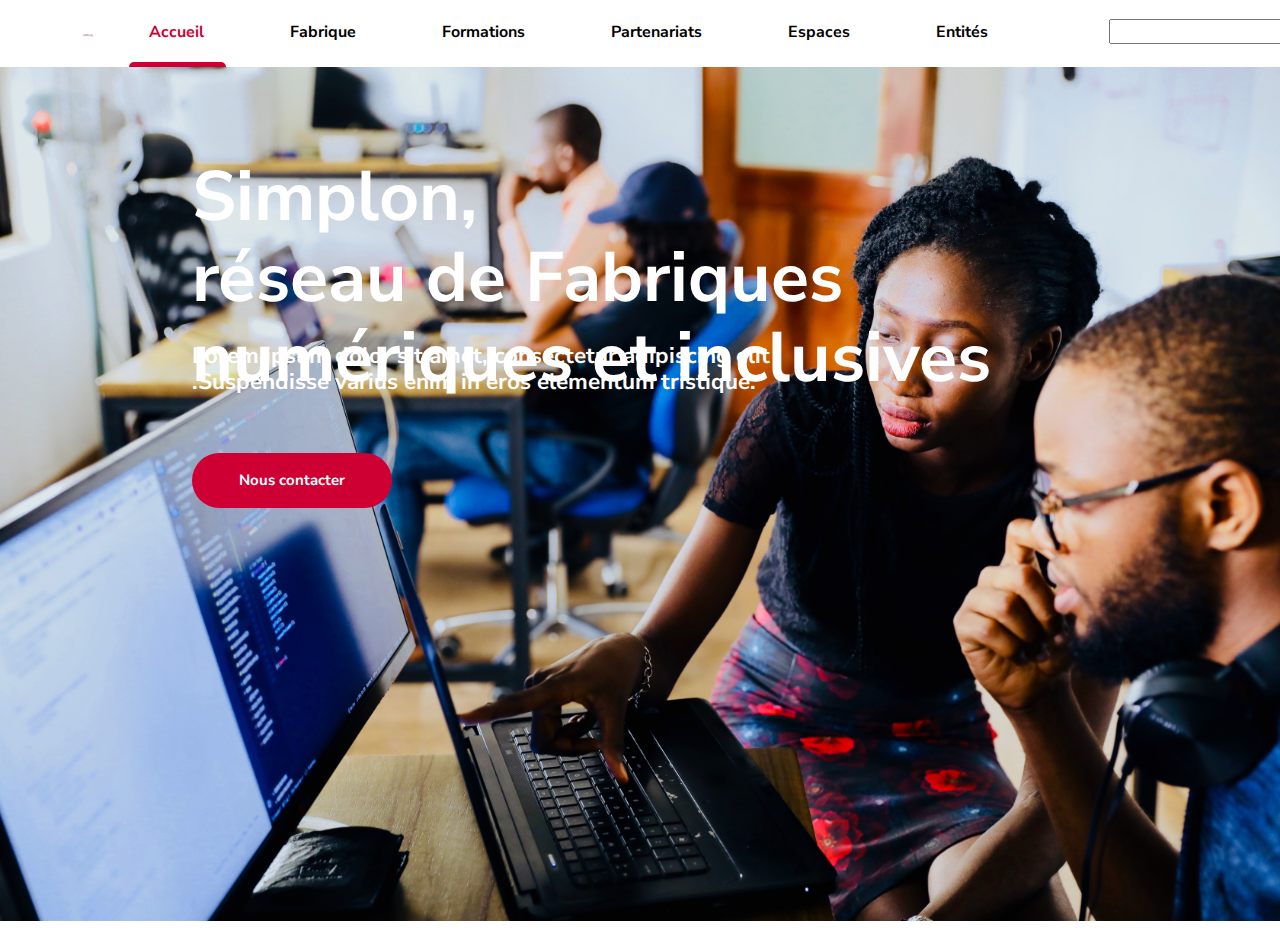
==== pages/index.html @ 4a796b30 "Ajout de tous les premiers fichiers" ====
<!DOCTYPE html>
<html lang="Fr">
<head>
    <meta charset="UTF-8">
    <meta http-equiv="X-UA-Compatible" content="IE=edge">
    <meta name="viewport" content="width=device-width, initial-scale=1.0">
    <script src='/scripts/nav.js' defer></script>
    <link rel="stylesheet" href="/design/normal.css">
    <link rel="stylesheet" href="/design/style.css">
    <title>Accueil</title>
</head>
<body>
    <main>
        <!-- nav>ul.nav-list -->
        <nav>
            <ul class="nav-list">
                <!-- li.nav-item*5>a -->
                <li class="nav-item">
                    <a href="#"><img class="nav-item-logo" src="/pictures/logo.png" alt="logo_simplon"></a>
                </li>
                <li class="nav-item"><a href="#" class="item-text is-active">Accueil</a></li>
                <li class="nav-item"><a href="#" class="item-text">Fabrique</a></li>
                <li class="nav-item"><a href="#" class="item-text">Formations</a></li>
                <li class="nav-item"><a href="#" class="item-text">Partenariats</a></li>
                <li class="nav-item"><a href="#" class="item-text">Espaces</a></li>
                <li class="nav-item-entite"><a href="#" class="item-text">Entités</a></li>
                <li class="nav-item nav-search"><input type="search"></li>
                <li class="nav-item-langue">
                    <details>
                        <summary>Fr</summary>
                        En
                    </details>
                </li>
                <li class="nav-item"><button>Contact</button></li>
            </ul>
            <span class="nav-indicator"></span>
        </nav>
            <div class="image-accueil">
                <img class="img-accueil" src="/pictures/img-accueil.jpg" alt="">
                <h1>Simplon, <br>réseau de Fabriques<br>numériques et inclusives</h1>
                <h2>Lorem ipsum dolor sit amet, consectetur adipiscing elit<br>.Suspendisse varius enim in eros elementum tristique.</h2>
               <button class="button-accueil">Nous contacter</button>
            </div>
    </main>
</body>
</html>
---- design/normal.css ----
/*! normalize.css v8.0.1 | MIT License | github.com/necolas/normalize.css */

/* Document
   ========================================================================== */

/**
 * 1. Correct the line height in all browsers.
 * 2. Prevent adjustments of font size after orientation changes in iOS.
 */

 html {
    line-height: 1.15; /* 1 */
    -webkit-text-size-adjust: 100%; /* 2 */
  }
  
  /* Sections
     ========================================================================== */
  
  /**
   * Remove the margin in all browsers.
   */
  
  body {
    margin: 0;
  }
  
  /**
   * Render the `main` element consistently in IE.
   */
  
  main {
    display: block;
  }
  
  /**
   * Correct the font size and margin on `h1` elements within `section` and
   * `article` contexts in Chrome, Firefox, and Safari.
   */
  
  h1 {
    font-size: 2em;
    margin: 0.67em 0;
  }
  
  /* Grouping content
     ========================================================================== */
  
  /**
   * 1. Add the correct box sizing in Firefox.
   * 2. Show the overflow in Edge and IE.
   */
  
  hr {
    box-sizing: content-box; /* 1 */
    height: 0; /* 1 */
    overflow: visible; /* 2 */
  }
  
  /**
   * 1. Correct the inheritance and scaling of font size in all browsers.
   * 2. Correct the odd `em` font sizing in all browsers.
   */
  
  pre {
    font-family: monospace, monospace; /* 1 */
    font-size: 1em; /* 2 */
  }
  
  /* Text-level semantics
     ========================================================================== */
  
  /**
   * Remove the gray background on active links in IE 10.
   */
  
  a {
    background-color: transparent;
  }
  
  /**
   * 1. Remove the bottom border in Chrome 57-
   * 2. Add the correct text decoration in Chrome, Edge, IE, Opera, and Safari.
   */
  
  abbr[title] {
    border-bottom: none; /* 1 */
    text-decoration: underline; /* 2 */
    text-decoration: underline dotted; /* 2 */
  }
  
  /**
   * Add the correct font weight in Chrome, Edge, and Safari.
   */
  
  b,
  strong {
    font-weight: bolder;
  }
  
  /**
   * 1. Correct the inheritance and scaling of font size in all browsers.
   * 2. Correct the odd `em` font sizing in all browsers.
   */
  
  code,
  kbd,
  samp {
    font-family: monospace, monospace; /* 1 */
    font-size: 1em; /* 2 */
  }
  
  /**
   * Add the correct font size in all browsers.
   */
  
  small {
    font-size: 80%;
  }
  
  /**
   * Prevent `sub` and `sup` elements from affecting the line height in
   * all browsers.
   */
  
  sub,
  sup {
    font-size: 75%;
    line-height: 0;
    position: relative;
    vertical-align: baseline;
  }
  
  sub {
    bottom: -0.25em;
  }
  
  sup {
    top: -0.5em;
  }
  
  /* Embedded content
     ========================================================================== */
  
  /**
   * Remove the border on images inside links in IE 10.
   */
  
  img {
    border-style: none;
  }
  
  /* Forms
     ========================================================================== */
  
  /**
   * 1. Change the font styles in all browsers.
   * 2. Remove the margin in Firefox and Safari.
   */
  
  button,
  input,
  optgroup,
  select,
  textarea {
    font-family: inherit; /* 1 */
    font-size: 100%; /* 1 */
    line-height: 1.15; /* 1 */
    margin: 0; /* 2 */
  }
  
  /**
   * Show the overflow in IE.
   * 1. Show the overflow in Edge.
   */
  
  button,
  input { /* 1 */
    overflow: visible;
  }
  
  /**
   * Remove the inheritance of text transform in Edge, Firefox, and IE.
   * 1. Remove the inheritance of text transform in Firefox.
   */
  
  button,
  select { /* 1 */
    text-transform: none;
  }
  
  /**
   * Correct the inability to style clickable types in iOS and Safari.
   */
  
  button,
  [type="button"],
  [type="reset"],
  [type="submit"] {
    -webkit-appearance: button;
  }
  
  /**
   * Remove the inner border and padding in Firefox.
   */
  
  button::-moz-focus-inner,
  [type="button"]::-moz-focus-inner,
  [type="reset"]::-moz-focus-inner,
  [type="submit"]::-moz-focus-inner {
    border-style: none;
    padding: 0;
  }
  
  /**
   * Restore the focus styles unset by the previous rule.
   */
  
  button:-moz-focusring,
  [type="button"]:-moz-focusring,
  [type="reset"]:-moz-focusring,
  [type="submit"]:-moz-focusring {
    outline: 1px dotted ButtonText;
  }
  
  /**
   * Correct the padding in Firefox.
   */
  
  fieldset {
    padding: 0.35em 0.75em 0.625em;
  }
  
  /**
   * 1. Correct the text wrapping in Edge and IE.
   * 2. Correct the color inheritance from `fieldset` elements in IE.
   * 3. Remove the padding so developers are not caught out when they zero out
   *    `fieldset` elements in all browsers.
   */
  
  legend {
    box-sizing: border-box; /* 1 */
    color: inherit; /* 2 */
    display: table; /* 1 */
    max-width: 100%; /* 1 */
    padding: 0; /* 3 */
    white-space: normal; /* 1 */
  }
  
  /**
   * Add the correct vertical alignment in Chrome, Firefox, and Opera.
   */
  
  progress {
    vertical-align: baseline;
  }
  
  /**
   * Remove the default vertical scrollbar in IE 10+.
   */
  
  textarea {
    overflow: auto;
  }
  
  /**
   * 1. Add the correct box sizing in IE 10.
   * 2. Remove the padding in IE 10.
   */
  
  [type="checkbox"],
  [type="radio"] {
    box-sizing: border-box; /* 1 */
    padding: 0; /* 2 */
  }
  
  /**
   * Correct the cursor style of increment and decrement buttons in Chrome.
   */
  
  [type="number"]::-webkit-inner-spin-button,
  [type="number"]::-webkit-outer-spin-button {
    height: auto;
  }
  
  /**
   * 1. Correct the odd appearance in Chrome and Safari.
   * 2. Correct the outline style in Safari.
   */
  
  [type="search"] {
    -webkit-appearance: textfield; /* 1 */
    outline-offset: -2px; /* 2 */
  }
  
  /**
   * Remove the inner padding in Chrome and Safari on macOS.
   */
  
  [type="search"]::-webkit-search-decoration {
    -webkit-appearance: none;
  }
  
  /**
   * 1. Correct the inability to style clickable types in iOS and Safari.
   * 2. Change font properties to `inherit` in Safari.
   */
  
  ::-webkit-file-upload-button {
    -webkit-appearance: button; /* 1 */
    font: inherit; /* 2 */
  }
  
  /* Interactive
     ========================================================================== */
  
  /*
   * Add the correct display in Edge, IE 10+, and Firefox.
   */
  
  details {
    display: block;
  }
  
  /*
   * Add the correct display in all browsers.
   */
  
  summary {
    display: list-item;
  }
  
  /* Misc
     ========================================================================== */
  
  /**
   * Add the correct display in IE 10+.
   */
  
  template {
    display: none;
  }
  
  /**
   * Add the correct display in IE 10.
   */
  
  [hidden] {
    display: none;
  }
---- design/style.css ----
@import url('https://fonts.googleapis.com/css2?family=Nunito+Sans:ital,wght@0,200;0,300;0,400;0,600;0,700;0,800;0,900;1,200;1,300;1,400;1,600;1,700;1,800;1,900&display=swap');


body{
    
    font-family: 'Nunito Sans', sans-serif;
    overflow: hidden;
    overflow-x: scroll;
}

nav {
    /* background-color:#f0f1ff; */
    background-color:white;
    margin: 0px;
    padding: 0px;
    margin-top: -15.6px;
    width: 100%;
    height: 83px;
    font-weight: bold;
    font-size: 16px;
    overflow: hidden;
    position: relative;

}
nav ul {
    list-style: none;
    display: inline-flex

}
img.nav-item-logo {
    width: 49%;
    margin-top: -15px;
    margin-left: 20px;
}

nav ul li {
    list-style: none;
    padding: 23px;
    
}
.nav-item-langue {
    margin-right: -20px;
    margin-left: 55px;
}
.nav-item-entite {
    margin-right: 55px;
}

nav a {
    text-decoration: none;
    color: black;

}
.image-accueil {
    position: relative;
    text-align: left;
    color: rgb(255, 255, 255);
    font-size: 15px;
    font-weight: bold;
}
.img-accueil {
    width: 100%;
}

.image-accueil h1 {
    position: absolute;
    top: 5%;
    left: 15%;
    font-size: 70px;
}
.image-accueil h2 {
    position: absolute;
    top: 30%;
    left: 15%;
}

.button-accueil {
    position: absolute;
    top: 45%;
    left: 15%;
    width: 200px;
    height: 55px;
    background-color:#ce0033;
    border: #ce0033;
    border-radius: 34px;
    color: white;
    font-weight: bold;
}

.nav-search {
    margin-top: -4px;
}

a.item-text {
    position: relative;
    padding: 20px;
}

.item-text::before {
    content: "";
    position: absolute;
    bottom: -11px;
    background-color: #ce00346b;
    height: 5px;
    width: 100%;
    border-radius: 8px 8px 0 0;
    /* bottom: 0; */
    left: 0;
    transition: .3s;
}

.item-text:not(.is-active):hover::before{
    bottom: 0;
}

.item-text:not(.is-active):hover {
    color: #ce00346b;
}

.nav-indicator {
    position: absolute;
    left: 0;
    bottom: 0;
    height: 5px;
    transition: .4s;
    border-radius: 8px 8px 0 0;
}
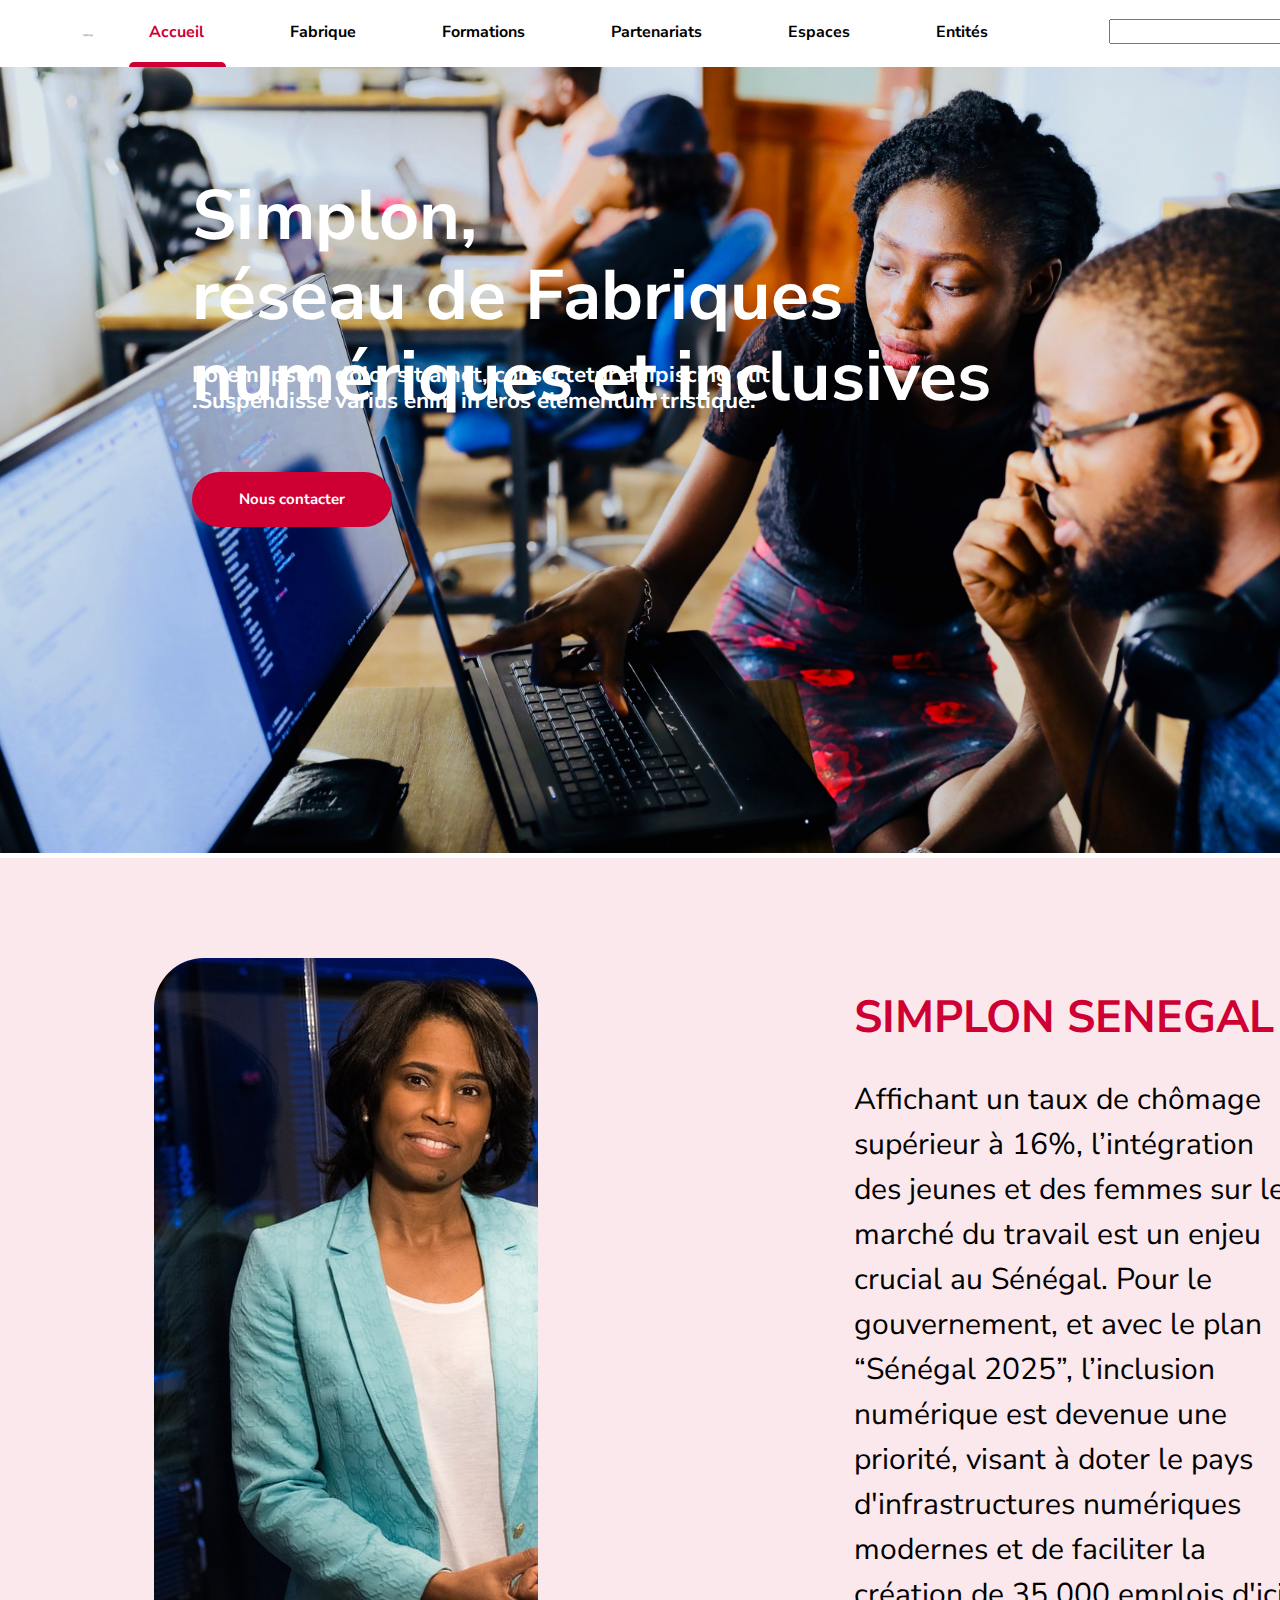
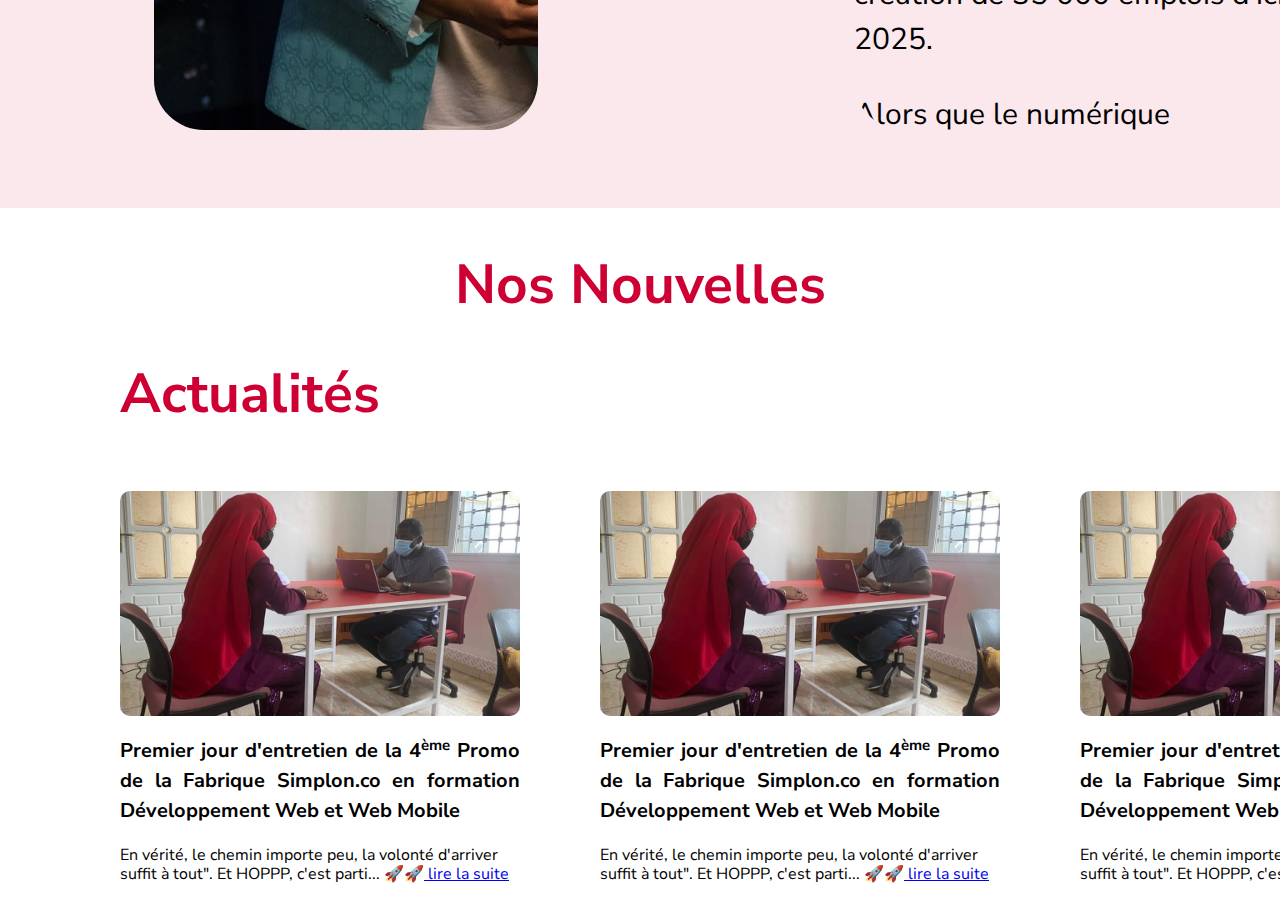
==== commit 0a99887a: "Ajout de nouvelles fonctionnalités et de nouvelles mises à jour" ====
--- a/pages/index.html
+++ b/pages/index.html
@@ -16,7 +16,7 @@
             <ul class="nav-list">
                 <!-- li.nav-item*5>a -->
                 <li class="nav-item">
-                    <a href="#"><img class="nav-item-logo" src="/pictures/logo.png" alt="logo_simplon"></a>
+                    <a href="#"><img class="nav-item-logo" src="/pictures/logo.png" alt="logo de Simplon.co"></a>
                 </li>
                 <li class="nav-item"><a href="#" class="item-text is-active">Accueil</a></li>
                 <li class="nav-item"><a href="#" class="item-text">Fabrique</a></li>
@@ -28,19 +28,73 @@
                 <li class="nav-item-langue">
                     <details>
                         <summary>Fr</summary>
-                        En
+                        <a href="">En</a>
                     </details>
                 </li>
                 <li class="nav-item"><button>Contact</button></li>
             </ul>
             <span class="nav-indicator"></span>
         </nav>
-            <div class="image-accueil">
-                <img class="img-accueil" src="/pictures/img-accueil.jpg" alt="">
-                <h1>Simplon, <br>réseau de Fabriques<br>numériques et inclusives</h1>
-                <h2>Lorem ipsum dolor sit amet, consectetur adipiscing elit<br>.Suspendisse varius enim in eros elementum tristique.</h2>
-               <button class="button-accueil">Nous contacter</button>
+        <div class="image-accueil">
+            <img class="img-accueil" src="/pictures/img-accueil.jpg" alt="">
+            <h1>Simplon, <br>réseau de Fabriques<br>numériques et inclusives</h1>
+            <h2>Lorem ipsum dolor sit amet, consectetur adipiscing elit<br>.Suspendisse varius enim in eros elementum tristique.</h2>
+            <button class="button-accueil">Nous contacter</button>
+        </div>
+        <div class="after-nav">
+            <div class="img-directrice-ctrl">
+                <img class="img-directrice" src="/pictures/imagessec2.jpeg" alt="Image de la directrice de Simplon.co">
             </div>
+            <div class="text-directrice-ctrl">
+                <h2>SIMPLON SENEGAL</h2>
+                <p>Affichant un taux de chômage supérieur à 16%, l’intégration des jeunes et des femmes sur le marché du travail est un enjeu crucial au Sénégal. Pour le gouvernement, et avec le plan “Sénégal 2025”, l’inclusion numérique est devenue une priorité, visant à doter le pays d'infrastructures numériques modernes et de faciliter la création de 35 000 emplois d'ici 2025.</p>
+                <p>
+                ​​​​​​​Alors que le numérique représente déjà 8% du PIB national, les compétences tech se font encore rares.
+                ​​​​​​​Se former aux métiers du numérique ouvre de belles perspectives d’avenir, quels que soient les secteurs d’activité.</p>
+            </div>
+        </div>
+        <article>
+            <header>
+                <h2>Nos Nouvelles</h2>
+            </header>
+            <span>Actualités</span>
+            <div class="bloc-mere-line-1">
+                <div>
+                    <figure>
+                        <img src="/pictures/img1-actualite.jpg" alt="Image de l'un des entretiens de la promo 4 de Simplon.co">
+                        <p>Premier jour d'entretien de la 4<sup>ème</sup> Promo de la Fabrique Simplon.co en formation Développement Web et Web Mobile</p>
+                        <figcaption>En vérité, le chemin importe peu, la volonté d'arriver suffit à tout".
+                            Et HOPPP, c'est parti... 🚀🚀<a href="#"> lire la suite</a></figcaption>
+                    </figure>
+                </div>
+
+                <div>
+                    <figure>
+                        <img src="/pictures/img1-actualite.jpg" alt="Image de l'un des entretiens de la promo 4 de Simplon.co">
+                        <p>Premier jour d'entretien de la 4<sup>ème</sup> Promo de la Fabrique Simplon.co en formation Développement Web et Web Mobile</p>
+                        <figcaption>En vérité, le chemin importe peu, la volonté d'arriver suffit à tout".
+                            Et HOPPP, c'est parti... 🚀🚀<a href="#"> lire la suite</a></figcaption>
+                    </figure>
+                </div>
+
+                <div>
+                    <figure>
+                        <img src="/pictures/img1-actualite.jpg" alt="Image de l'un des entretiens de la promo 4 de Simplon.co">
+                        <p>Premier jour d'entretien de la 4<sup>ème</sup> Promo de la Fabrique Simplon.co en formation Développement Web et Web Mobile</p>
+                        <figcaption>En vérité, le chemin importe peu, la volonté d'arriver suffit à tout".
+                            Et HOPPP, c'est parti... 🚀🚀<a href="#"> lire la suite</a></figcaption>
+                    </figure>
+                </div>
+                <div>
+                    <figure>
+                        <img src="/pictures/img1-actualite.jpg" alt="Image de l'un des entretiens de la promo 4 de Simplon.co">
+                        <p>Premier jour d'entretien de la 4<sup>ème</sup> Promo de la Fabrique Simplon.co en formation Développement Web et Web Mobile</p>
+                        <figcaption>En vérité, le chemin importe peu, la volonté d'arriver suffit à tout".
+                            Et HOPPP, c'est parti... 🚀🚀<a href="#"> lire la suite</a></figcaption>
+                    </figure>
+                </div>
+            </div>
+        </article>
     </main>
 </body>
 </html>--- a/design/style.css
+++ b/design/style.css
@@ -4,8 +4,8 @@
 body{
     
     font-family: 'Nunito Sans', sans-serif;
-    overflow: hidden;
-    overflow-x: scroll;
+    /* overflow: hidden;
+    overflow-x: scroll; */
 }
 
 nav {
@@ -19,7 +19,8 @@
     font-weight: bold;
     font-size: 16px;
     overflow: hidden;
-    position: relative;
+    position: fixed;
+    z-index: 3;
 
 }
 nav ul {
@@ -64,19 +65,19 @@
 
 .image-accueil h1 {
     position: absolute;
-    top: 5%;
+    top: 15%;
     left: 15%;
     font-size: 70px;
 }
 .image-accueil h2 {
     position: absolute;
-    top: 30%;
+    top: 40%;
     left: 15%;
 }
 
 .button-accueil {
     position: absolute;
-    top: 45%;
+    top: 55%;
     left: 15%;
     width: 200px;
     height: 55px;
@@ -124,4 +125,128 @@
     height: 5px;
     transition: .4s;
     border-radius: 8px 8px 0 0;
-}+}
+.nav-item button {
+    margin-top: -14px;
+    width: 80px;
+    height: 40px;
+    background-color:#ce0033;
+    border: #ce0033;
+    border-radius: 34px;
+    color: white;
+    font-weight: bold;
+}
+
+.after-nav {
+    background-color: #ce003417;
+    height: 950px;
+    margin: 100%;
+    margin-left: 0px;
+    margin-right: 0px;
+    margin-top: 0px;
+    margin-bottom: 0px;
+    overflow: hidden;
+    /* border: 1px solid red; */
+    display: flex;
+    flex-direction: row;
+    padding-left: 12%;
+}
+.after-nav .img-directrice-ctrl {
+    position:absolute;
+    margin-left: 0px;
+    margin-top: 100px;
+    margin-right: 80px;
+    /* border: 4px solid red; */
+    width: 30%;
+    height: 772px;
+    border-radius: 50px;
+    overflow: hidden;
+
+}
+
+.after-nav .img-directrice {
+    position: absolute;
+    top: -128px;
+    left: -50px;
+
+}
+
+.text-directrice-ctrl {
+    position:absolute;
+    margin-left: 700px;
+    margin-top: 100px;
+    margin-right: 80px;
+    /* border: 4px solid red; */
+    width: 35%;
+    height: 772px;
+    border-radius: 50px;
+    overflow: hidden;
+    font-size: 30px;
+    line-height: 45px;
+}
+
+.text-directrice-ctrl h2 {
+    color:#ce0033;
+}
+article header h2 {
+    display: flex;
+    flex-direction: row;
+    justify-content: space-around;
+    font-weight: bold;
+    color: #ce0033;
+    font-size: 55px;
+}
+
+article span {
+    position: relative;
+    margin-left: 120px;
+    margin-top: 120px;
+    font-weight: bold;
+    color: #ce0033;
+    font-size: 55px;
+}
+article .bloc-mere-line-1 {
+    /* position: absolute; */
+    display: flex;
+    flex-direction: row;
+    justify-content: space-around;
+    margin-left: 80px;
+    margin-top: 50px;
+    margin-right: 100px;
+}
+
+/* article div {
+    position: relative;
+    display: inline-flex;
+    flex-direction: row;
+    justify-content: space-between;
+
+}
+article .actu1 {
+    position: relative;
+    margin-left: 104px;
+} */
+
+article div figure {
+    display: flex;
+    flex-direction: column;
+    justify-content: space-around;
+}
+article div figure img {
+    position: relative;
+    border-radius: 10px;
+    width: 400px;
+}
+
+
+article div figure p{
+    width: 400px;
+    text-align: justify;
+    font-weight: bold;
+    font-size: 20px;
+    line-height: 30px;
+}
+
+article .bloc-mere-line-1 div figure figcaption {
+    width: 400px;
+}
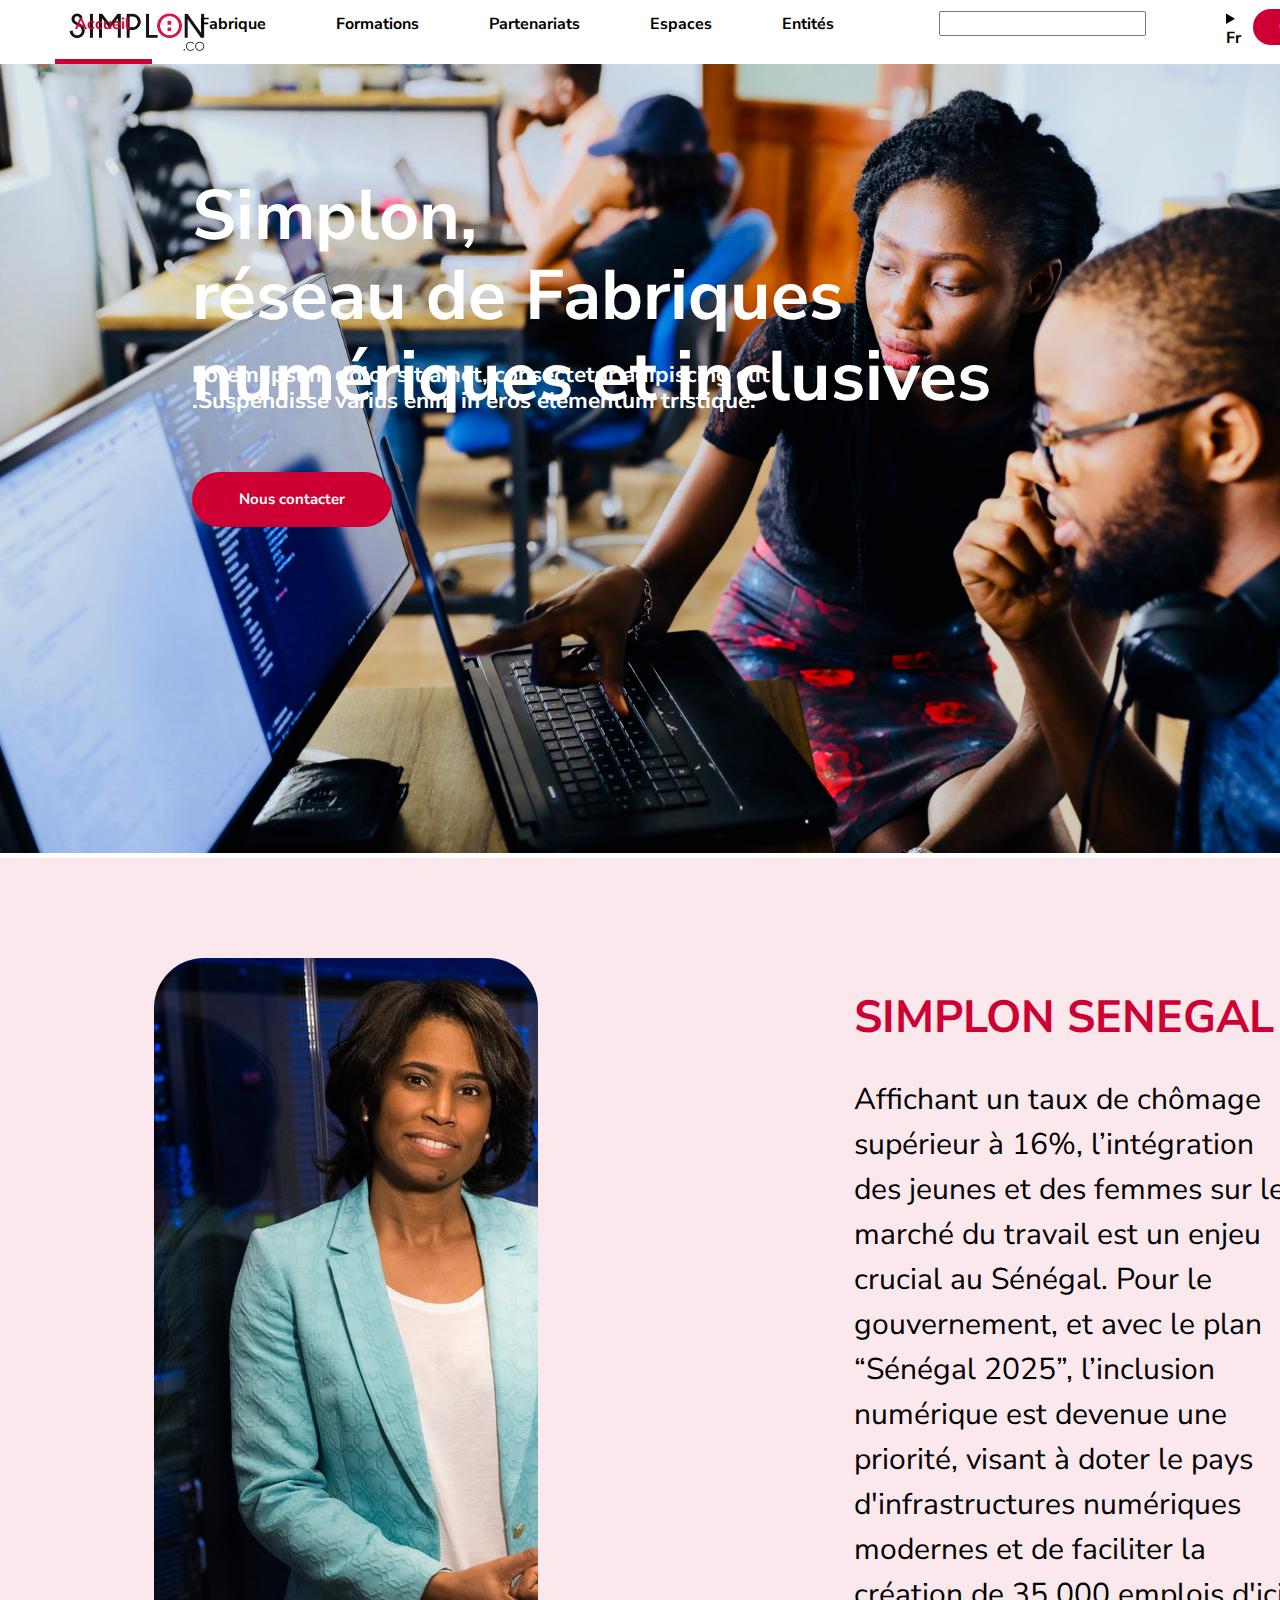
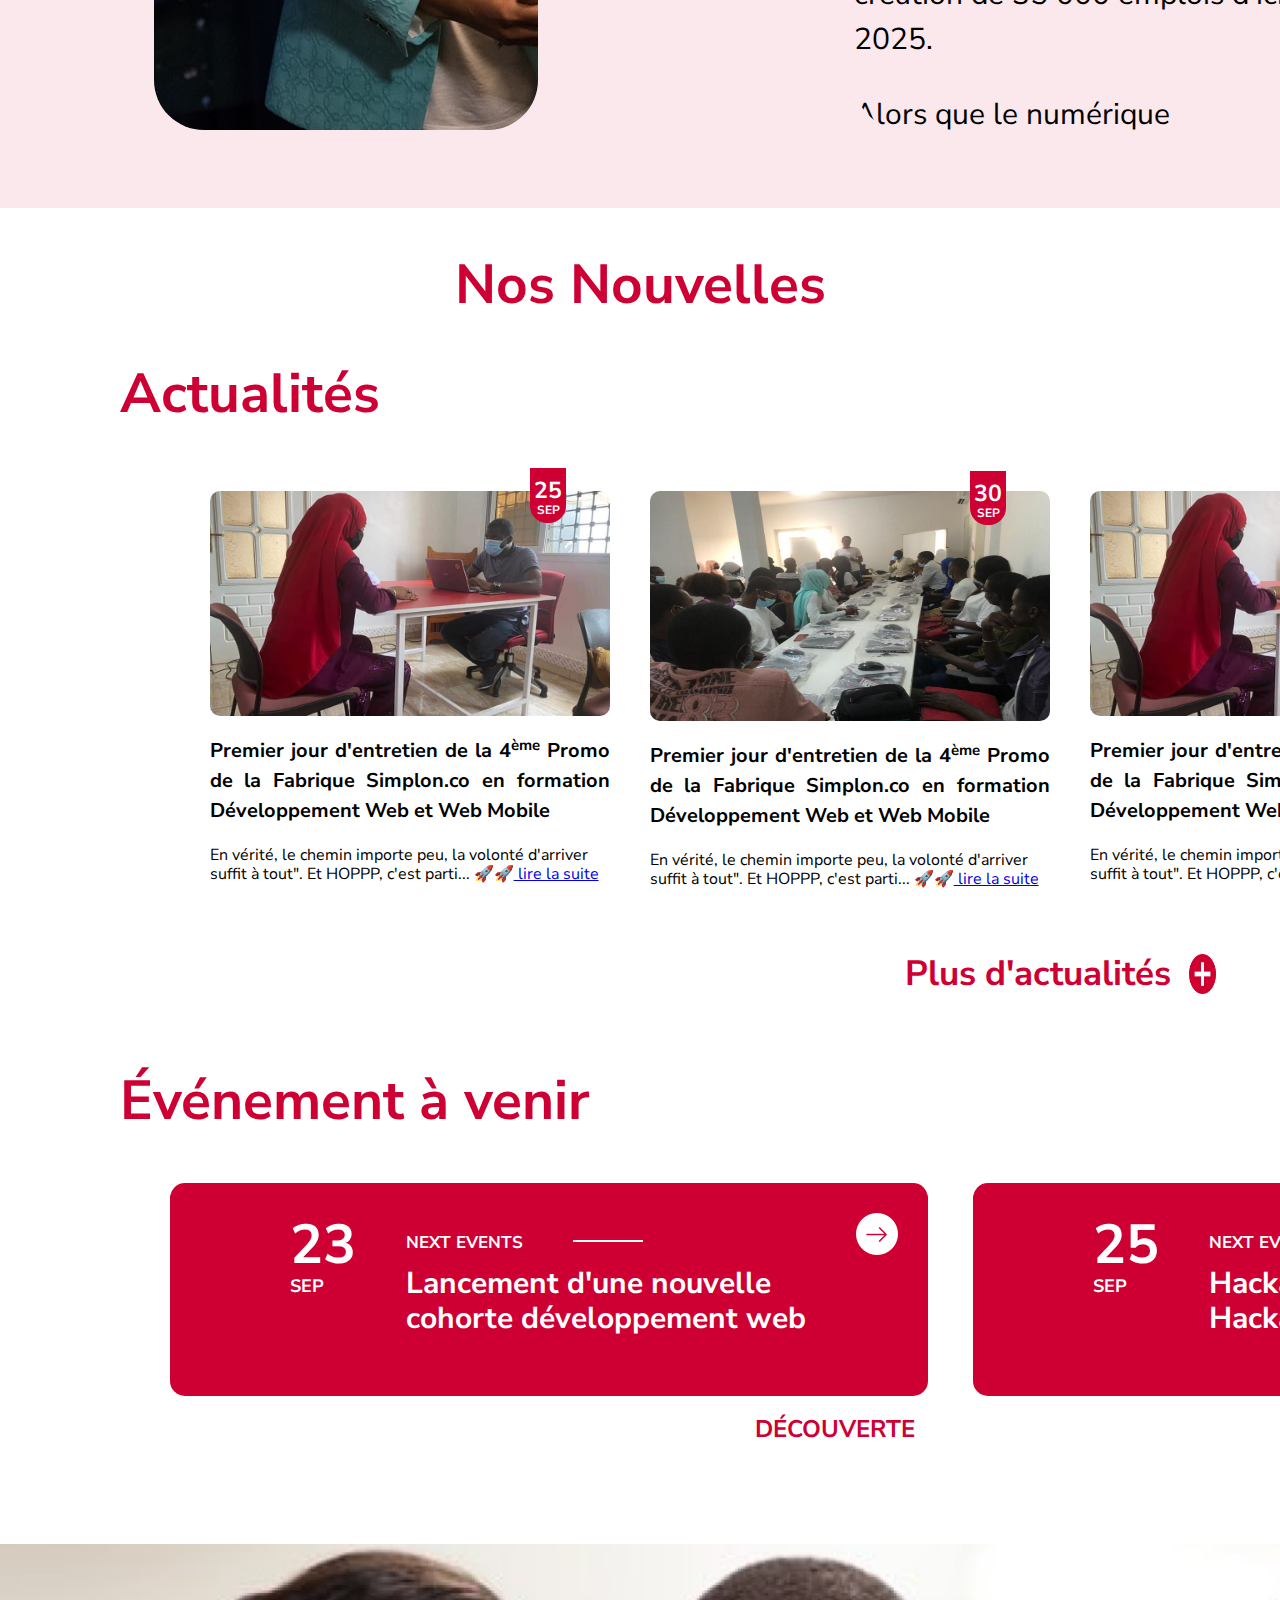
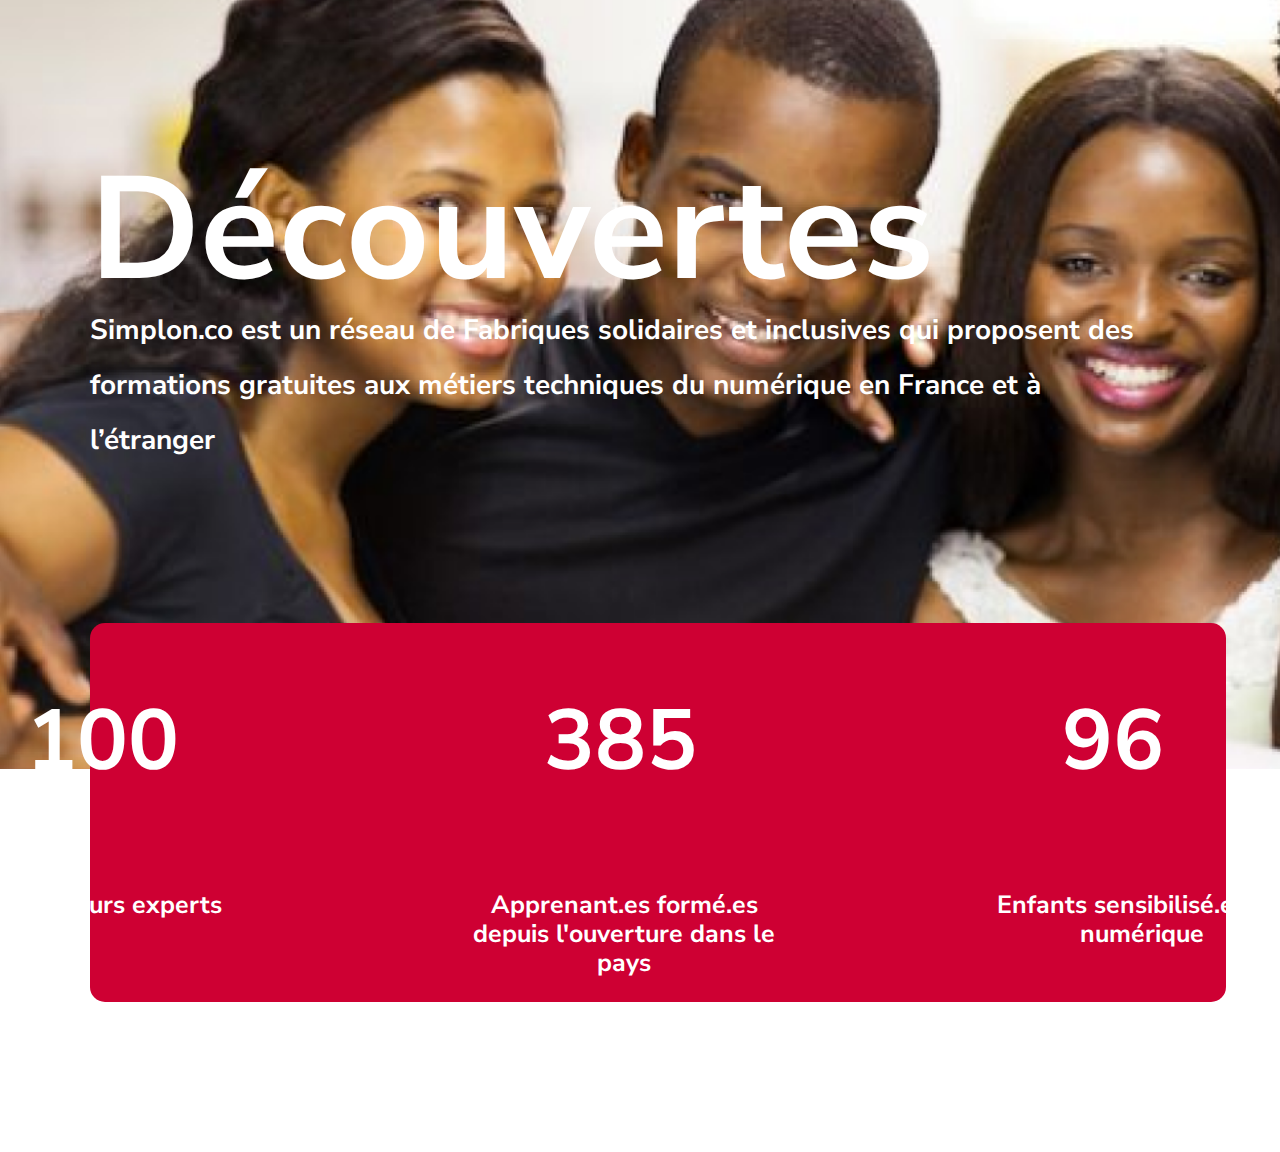
==== commit 9687349d: "Ajout de nouveaux fichiers" ====
--- a/pages/index.html
+++ b/pages/index.html
@@ -4,6 +4,8 @@
     <meta charset="UTF-8">
     <meta http-equiv="X-UA-Compatible" content="IE=edge">
     <meta name="viewport" content="width=device-width, initial-scale=1.0">
+    <link rel="stylesheet" href="/design/bootstrap.css">
+    <!-- <script src="https://kit.fontawesome.com/yourcode.js" crossorigin="anonymous"></script> -->
     <script src='/scripts/nav.js' defer></script>
     <link rel="stylesheet" href="/design/normal.css">
     <link rel="stylesheet" href="/design/style.css">
@@ -13,11 +15,11 @@
     <main>
         <!-- nav>ul.nav-list -->
         <nav>
+            <div class="nav-item-bloc-img">
+                <a href="#"><img class="nav-item-logo" src="/pictures/logo.png" alt="logo de Simplon.co"></a>
+            </div>
             <ul class="nav-list">
                 <!-- li.nav-item*5>a -->
-                <li class="nav-item">
-                    <a href="#"><img class="nav-item-logo" src="/pictures/logo.png" alt="logo de Simplon.co"></a>
-                </li>
                 <li class="nav-item"><a href="#" class="item-text is-active">Accueil</a></li>
                 <li class="nav-item"><a href="#" class="item-text">Fabrique</a></li>
                 <li class="nav-item"><a href="#" class="item-text">Formations</a></li>
@@ -62,6 +64,27 @@
                 <div>
                     <figure>
                         <img src="/pictures/img1-actualite.jpg" alt="Image de l'un des entretiens de la promo 4 de Simplon.co">
+                        <div class="etiquette">
+                            <img src="/pictures/col.png" alt="Image d'étiquette">
+                            <time datetime="2021-09-25 13:23:58"><span class="hour">25</span><br><span class="first-month"> SEP</span></time>
+                            
+
+                        </div>
+                        <p>Premier jour d'entretien de la 4<sup>ème</sup> Promo de la Fabrique Simplon.co en formation Développement Web et Web Mobile</p>
+                        <figcaption>En vérité, le chemin importe peu, la volonté d'arriver suffit à tout".
+                            Et HOPPP, c'est parti... 🚀🚀<a href="#"> lire la suite</a></figcaption>
+                    </figure>
+                </div>
+
+                <div>
+                    <figure>
+                        <img class="image-2" src="/pictures/actualie2.jpeg" alt="Image de l'un des entretiens de la promo 4 de Simplon.co">
+                        <div class="etiquette">
+                            <img src="/pictures/col.png" alt="Image d'étiquette">
+                            <time datetime="2021-09-30 13:23:58"><span class="hour">30</span><br><span class="first-month"> SEP</span></time>
+                            
+
+                        </div>
                         <p>Premier jour d'entretien de la 4<sup>ème</sup> Promo de la Fabrique Simplon.co en formation Développement Web et Web Mobile</p>
                         <figcaption>En vérité, le chemin importe peu, la volonté d'arriver suffit à tout".
                             Et HOPPP, c'est parti... 🚀🚀<a href="#"> lire la suite</a></figcaption>
@@ -71,30 +94,109 @@
                 <div>
                     <figure>
                         <img src="/pictures/img1-actualite.jpg" alt="Image de l'un des entretiens de la promo 4 de Simplon.co">
-                        <p>Premier jour d'entretien de la 4<sup>ème</sup> Promo de la Fabrique Simplon.co en formation Développement Web et Web Mobile</p>
-                        <figcaption>En vérité, le chemin importe peu, la volonté d'arriver suffit à tout".
-                            Et HOPPP, c'est parti... 🚀🚀<a href="#"> lire la suite</a></figcaption>
-                    </figure>
-                </div>
-
+                        <div class="etiquette">
+                            <img src="/pictures/col.png" alt="Image d'étiquette">
+                            <time datetime="2021-12-23 13:23:58"><span class="hour">22</span><br><span class="first-month"> DEC</span></time>
+                            
+
+                        </div>
+                        <p>Premier jour d'entretien de la 4<sup>ème</sup> Promo de la Fabrique Simplon.co en formation Développement Web et Web Mobile</p>
+                        <figcaption>En vérité, le chemin importe peu, la volonté d'arriver suffit à tout".
+                            Et HOPPP, c'est parti... 🚀🚀<a href="#"> lire la suite</a></figcaption>
+                    </figure>
+                </div>
                 <div>
                     <figure>
                         <img src="/pictures/img1-actualite.jpg" alt="Image de l'un des entretiens de la promo 4 de Simplon.co">
-                        <p>Premier jour d'entretien de la 4<sup>ème</sup> Promo de la Fabrique Simplon.co en formation Développement Web et Web Mobile</p>
-                        <figcaption>En vérité, le chemin importe peu, la volonté d'arriver suffit à tout".
-                            Et HOPPP, c'est parti... 🚀🚀<a href="#"> lire la suite</a></figcaption>
-                    </figure>
-                </div>
-                <div>
-                    <figure>
-                        <img src="/pictures/img1-actualite.jpg" alt="Image de l'un des entretiens de la promo 4 de Simplon.co">
-                        <p>Premier jour d'entretien de la 4<sup>ème</sup> Promo de la Fabrique Simplon.co en formation Développement Web et Web Mobile</p>
-                        <figcaption>En vérité, le chemin importe peu, la volonté d'arriver suffit à tout".
-                            Et HOPPP, c'est parti... 🚀🚀<a href="#"> lire la suite</a></figcaption>
-                    </figure>
-                </div>
+                        <div class="etiquette">
+                            <img src="/pictures/col.png" alt="Image d'étiquette">
+                            <time datetime="2022-12-23 13:23:58"><span class="hour">12</span><br><span class="first-month"> JAN</span></time>
+                            
+
+                        </div>
+                        <p>Premier jour d'entretien de la 4<sup>ème</sup> Promo de la Fabrique Simplon.co en formation Développement Web et Web Mobile</p>
+                        <figcaption>En vérité, le chemin importe peu, la volonté d'arriver suffit à tout".
+                            Et HOPPP, c'est parti... 🚀🚀<a href="#"> lire la suite</a></figcaption>
+                    </figure>
+                </div>
+            </div>
+                    <span class="voir-plus">Plus d'actualités &nbsp;
+                        <img usemap="#redirection-picture-1" src="/pictures/plus.png" alt="Image cliquable pour voir plus d'actualités">
+                        <map name="redirection-picture-1">
+                        <area href="https://validator.w3.org/" shape="circle" coords="1,1,50" target="_blank" alt="Lien du site de validation de site web">
+                        </map>
+                    </span>
+
+            <span>Événement à venir</span>
+
+            <div class="bloc-mere-line-1 bloc-mere-line-1-inherit">
+
+                <div class="bloc-mere-line-1-ext">
+                    <time datetime="2021-09-23 13:23:58"><span>23</span><br><span class="month"> SEP</span></time>
+                    <div class="event-news">
+                        <span class="event-title">NEXT EVENTS</span>
+                        <div class="event-text">
+                            <p>Lancement d'une nouvelle cohorte développement web</p>
+                        </div>
+                    </div>
+                    <div class="event-details">
+                        <img usemap="#redirection-picture-2" src="/pictures/right-arrow.png.png" alt="Image cliquable pour voir plus d'événement">
+                        <map name="redirection-picture-2">
+                        <area href="https://developer.mozilla.org/fr/docs/Web/HTML" shape="circle" coords="1,1,50" target="_blank" alt="Lien du site mozilla">
+                        </map>
+                    </div>
+                </div>
+
+
+                <div class="bloc-mere-line-1-ext">
+                    <time datetime="2021-09-25 11:21:12"><span>25</span><br><span class="month"> SEP</span></time>
+                    <div class="event-news">
+                        <span class="event-title">NEXT EVENTS</span>
+                        <div class="event-text">
+                            <p>Hackaton lorem et ipsum Hackaton lorem et ipsum</p>
+                        </div>
+                    </div>
+                    <div class="event-details">
+                        <img usemap="#redirection-picture-3" src="/pictures/right-arrow.png.png" alt="Image cliquable pour voir plus d'événement">
+                        <map name="redirection-picture-3">
+                        <area href="https://developer.mozilla.org/fr/docs/Web/HTML" shape="circle" coords="1,1,50" target="_blank" alt="Lien du site mozilla">
+                        </map>
+                    </div>
+                </div>
+
+                
             </div>
         </article>
+        <section>
+            <h2>DÉCOUVERTE</h2>
+
+            <div class="image-decouverte">
+                <img class="img-decouverte" src="/pictures/image2.png" alt="">
+                <h2>Découvertes</h2>
+                <h3>Simplon.co est un réseau de Fabriques solidaires et inclusives qui proposent des formations gratuites aux métiers techniques du numérique en France et à l’étranger </h3>
+            </div>
+            <div class="chiffre-simplon">
+                <article>
+                    <header>
+                        <h2>100</h2>
+                    </header>
+                    <p>Formateurs experts</p>
+                </article>
+                <article>
+                    <header>
+                        <h2>385</h2>
+                    </header>
+                    <p>Apprenant.es formé.es depuis l'ouverture dans le pays</p>
+                </article>
+                <article>
+                    <header>
+                        <h2>96</h2>
+                    </header>
+                    <p>Enfants sensibilisé.e.s au numérique</p>
+                </article>
+            </div>
+
+        </section>
     </main>
 </body>
 </html>--- a/design/style.css
+++ b/design/style.css
@@ -15,33 +15,41 @@
     padding: 0px;
     margin-top: -15.6px;
     width: 100%;
-    height: 83px;
+    height: 80px;
     font-weight: bold;
     font-size: 16px;
-    overflow: hidden;
+    /* overflow-x: hidden; */
     position: fixed;
-    z-index: 3;
+    z-index: 1;
+    display: flex;
+    flex-direction: row;
+    justify-content: space-around;
 
 }
 nav ul {
     list-style: none;
-    display: inline-flex
-
+    display: inline-flex;
+    overflow: hidden;
+ 
 }
 img.nav-item-logo {
-    width: 49%;
-    margin-top: -15px;
-    margin-left: 20px;
+    position: absolute;
+    width: 150px;
+    left: 5%;
+    top: 25%;
+
 }
 
 nav ul li {
     list-style: none;
-    padding: 23px;
+    padding: 15px;
+
     
 }
 .nav-item-langue {
     margin-right: -20px;
-    margin-left: 55px;
+    margin-left: 50px;
+    margin-top: -5px;
 }
 .nav-item-entite {
     margin-right: 55px;
@@ -54,10 +62,12 @@
 }
 .image-accueil {
     position: relative;
+    width: 100%;
     text-align: left;
     color: rgb(255, 255, 255);
     font-size: 15px;
     font-weight: bold;
+    overflow: hidden;
 }
 .img-accueil {
     width: 100%;
@@ -104,14 +114,12 @@
     background-color: #ce00346b;
     height: 5px;
     width: 100%;
-    border-radius: 8px 8px 0 0;
-    /* bottom: 0; */
     left: 0;
     transition: .3s;
 }
 
 .item-text:not(.is-active):hover::before{
-    bottom: 0;
+    bottom: 9px;
 }
 
 .item-text:not(.is-active):hover {
@@ -124,12 +132,12 @@
     bottom: 0;
     height: 5px;
     transition: .4s;
-    border-radius: 8px 8px 0 0;
 }
 .nav-item button {
-    margin-top: -14px;
-    width: 80px;
-    height: 40px;
+    margin-top: -6px;
+    margin-right: 0px;
+    width: 110px;
+    height: 36px;
     background-color:#ce0033;
     border: #ce0033;
     border-radius: 34px;
@@ -207,12 +215,16 @@
 }
 article .bloc-mere-line-1 {
     /* position: absolute; */
+    box-sizing: border-box;
     display: flex;
     flex-direction: row;
     justify-content: space-around;
     margin-left: 80px;
     margin-top: 50px;
     margin-right: 100px;
+    padding-left: 7%;
+    padding-right: 7%;
+
 }
 
 /* article div {
@@ -231,6 +243,8 @@
     display: flex;
     flex-direction: column;
     justify-content: space-around;
+    width: 360px;
+    position: relative;
 }
 article div figure img {
     position: relative;
@@ -239,7 +253,17 @@
 }
 
 
+
+article div figure .image-2 {
+    position: relative;
+    border-radius: 10px;
+    width: 400px;
+    height: 230px;
+}
+
+
 article div figure p{
+    position: relative;
     width: 400px;
     text-align: justify;
     font-weight: bold;
@@ -247,6 +271,199 @@
     line-height: 30px;
 }
 
+article div figure .etiquette {
+
+    position:absolute;
+    margin-top: -420px;
+    margin-left: 320px;
+    /* width: 35px;
+    height: 47px; */
+    /* position:absolute;
+    margin-top: -390px;
+    margin-left: 320px;
+    width: 35px;
+    height: 47px;
+    border-radius: 0 0 17px 17px; */
+}
+article div figure .etiquette img {
+
+    position:absolute;
+    width: 36.5px;
+    border-radius: 0 0 17px 17px;
+}
+
+article div figure .etiquette time .hour {
+    position: absolute;
+    color: white;
+    margin: 10px 4px;
+    font-size: 23px;
+}
+
+article div figure .etiquette time .first-month {
+    position: absolute;
+    color: white;
+    margin: 10px 7px;
+    padding: 8px 0;
+    font-size: 12px;
+}
+
 article .bloc-mere-line-1 div figure figcaption {
     width: 400px;
 }
+
+article span.voir-plus {
+    display: flex;
+    flex-direction: row;
+    justify-content: end;
+    margin-right: 5%;
+    margin-top: 50px;
+    font-size: 35px;
+    margin-bottom: 75px;
+}
+
+article .voir-plus img {
+    width: 2.5%;
+}
+
+/* .bloc-mere-line-1-inherit {
+    border: 3px solid red;
+    padding: px;
+} */
+
+.bloc-mere-line-1-ext {
+    border-radius: 15px;
+    background-color: #ce0033;
+    display: flex;
+    flex-direction: row;
+    justify-content: space-between;
+    padding-left: 0px;
+    padding-right: 30px;
+    padding-top: 30px;
+    padding-bottom: 30px;
+    margin-right: 45px;
+    width: 100%;
+}
+
+.bloc-mere-line-1-ext .event-news {
+    display: flex;
+    flex-direction: column;
+    justify-content: space-around;
+    margin-top: -100px;
+    box-sizing: border-box;
+
+}
+
+.bloc-mere-line-1-ext .event-title {
+    font-size: 17px;
+    margin-left: 0px;
+    color: white;
+}
+
+.bloc-mere-line-1-ext .event-title::after{
+    content: "";
+    position: absolute;
+    margin-left: 50px;
+    margin-top: 7px;
+    background-color: white;
+    height: 2.5px;
+    width: 70px;
+}
+
+
+/* .bloc-mere-line-1-ext .event-text {
+    position: relative;
+}  */
+
+.bloc-mere-line-1-ext .event-text p {
+    font-weight: bold;
+    width: 450px;
+    font-size: 30px;
+    color: white;
+    margin-top: 15px;
+}
+
+/* .bloc-mere-line-1 time .month {
+    padding-left: -90px;
+} */
+
+.bloc-mere-line-1 time span{
+    margin-right: 50px;
+    
+    color: white;
+}
+
+.bloc-mere-line-1 time .month {
+    font-size: 18px;
+}
+
+section h2 {
+    float: right;
+    margin-right: 365px;
+    color: #ce0033;
+    margin-bottom: 100px;
+}
+
+section .image-decouverte {
+    position: relative;
+    width: 100%;
+    text-align: left;
+    color: rgb(255, 255, 255);
+    font-size: 15px;
+    font-weight: bold;
+    overflow: hidden;
+}
+
+section .img-decouverte {
+    height: 825px;
+    width: auto;
+}
+
+.image-decouverte h2 {
+    position: absolute;
+    color: white;
+    top: 10%;
+    left: 7%;
+    font-weight: bold;
+    font-size: 145px;
+}
+.image-decouverte h3 {
+    position: absolute;
+    top: 40%;
+    left: 7%;
+    width: 1050px;
+    line-height: 55px;
+    font-size: 28px;
+}
+section .chiffre-simplon {
+    /* background-image: url("/pictures/background-dec.png"); */
+    /* background-repeat: no-repeat;
+    background-size: 87%; */
+    background-color: #ce0033;
+    border-radius: 15px;
+    position: relative;
+    top: -150px;
+    left: 7%;
+    right: 7%;
+    padding-left: 240px;
+    display: flex;
+    flex-direction: row;
+    justify-content: center;
+    width: 70%;
+
+}
+
+section .chiffre-simplon article h2 {
+    color: white;
+    font-weight: bold;
+    font-size: 85px;
+}
+
+section .chiffre-simplon article p {
+    color: white;
+    font-weight: bold;
+    font-size: 25px;
+    width: 330px;
+    margin-left: -85px;
+    text-align: center;
+}
+
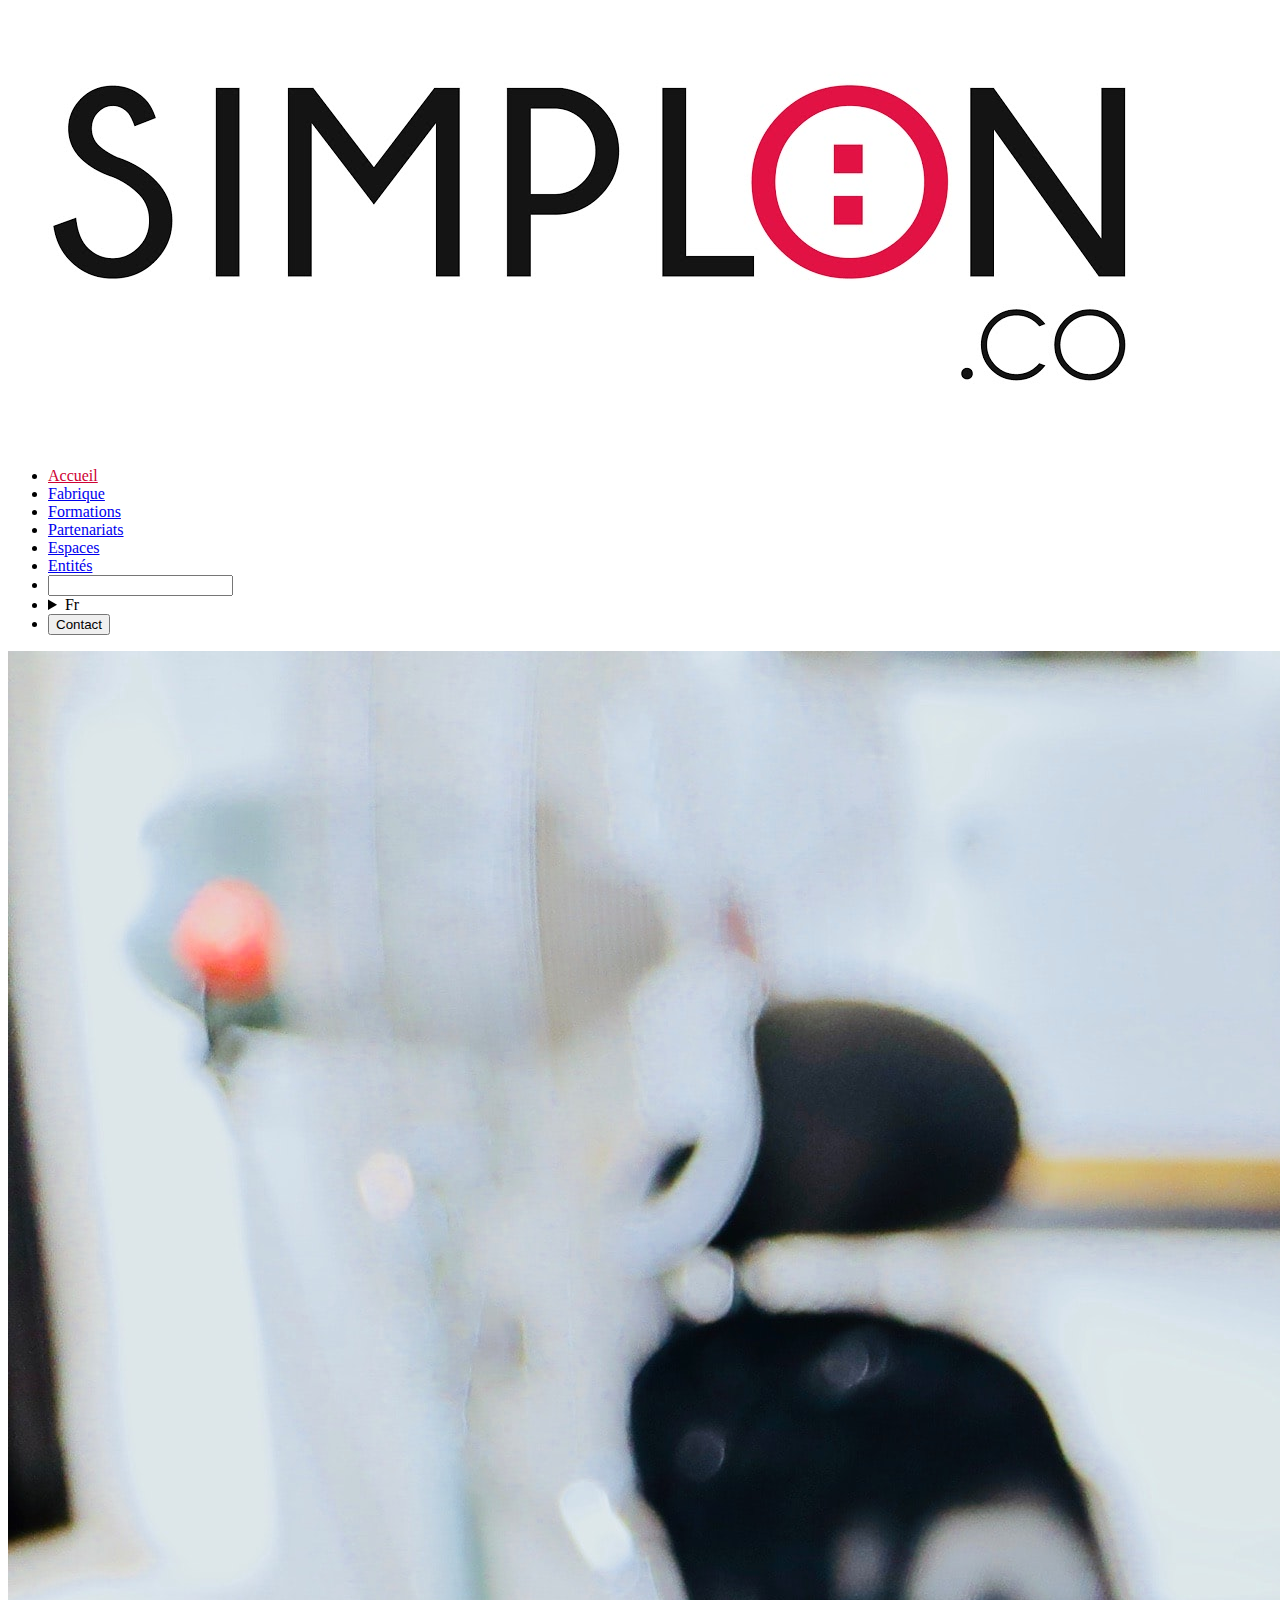
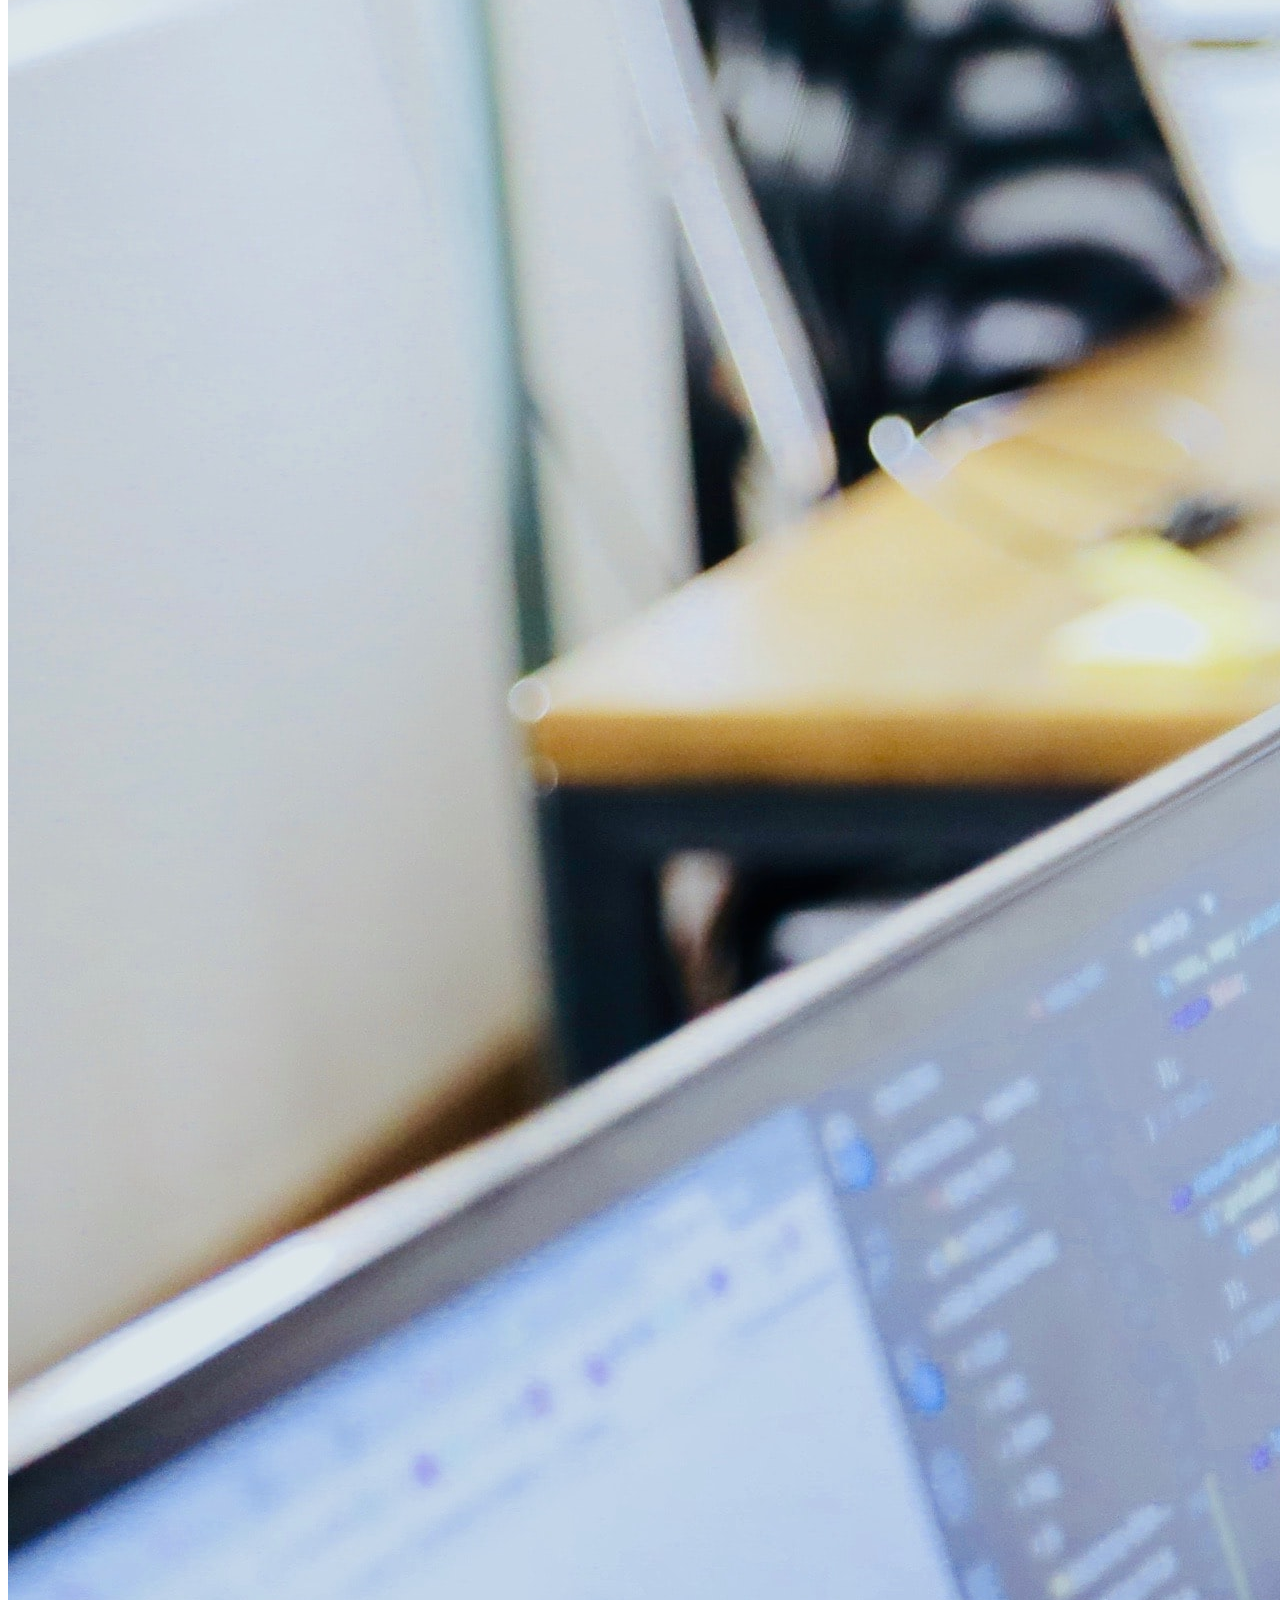
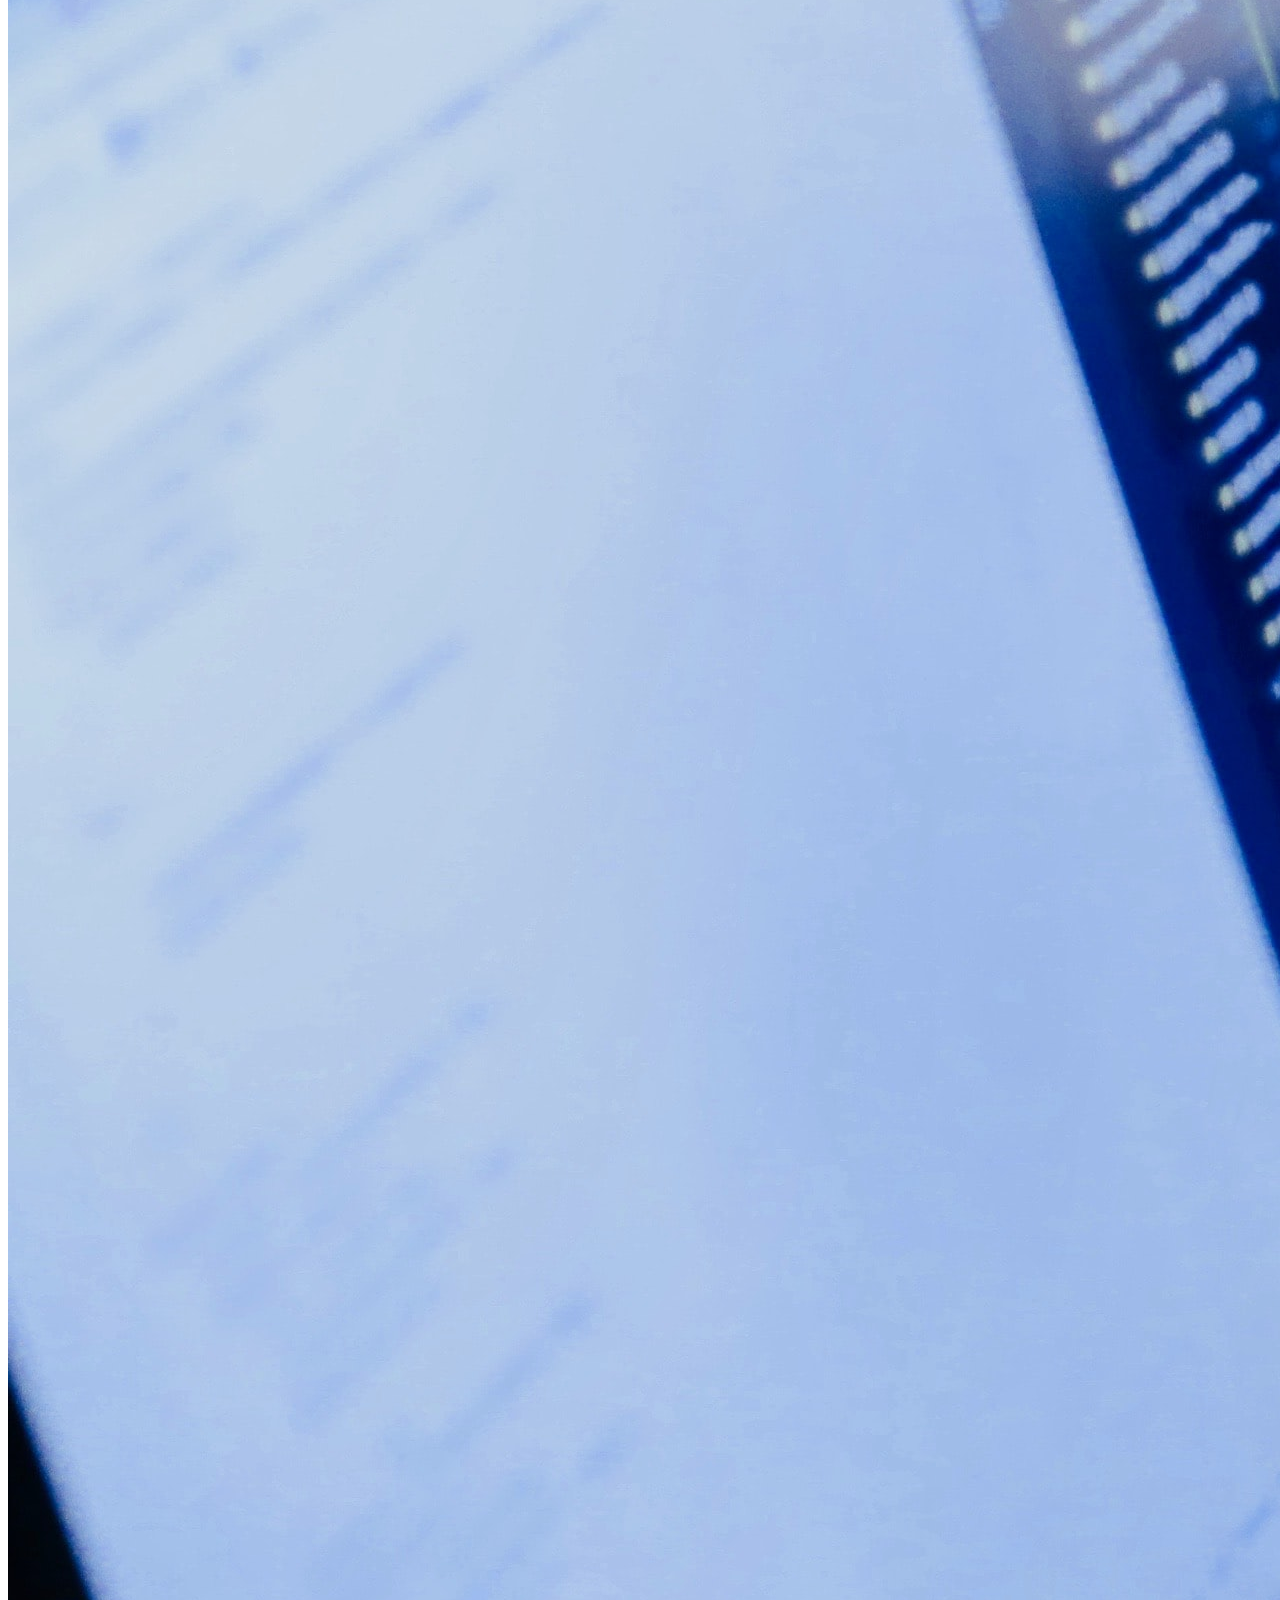
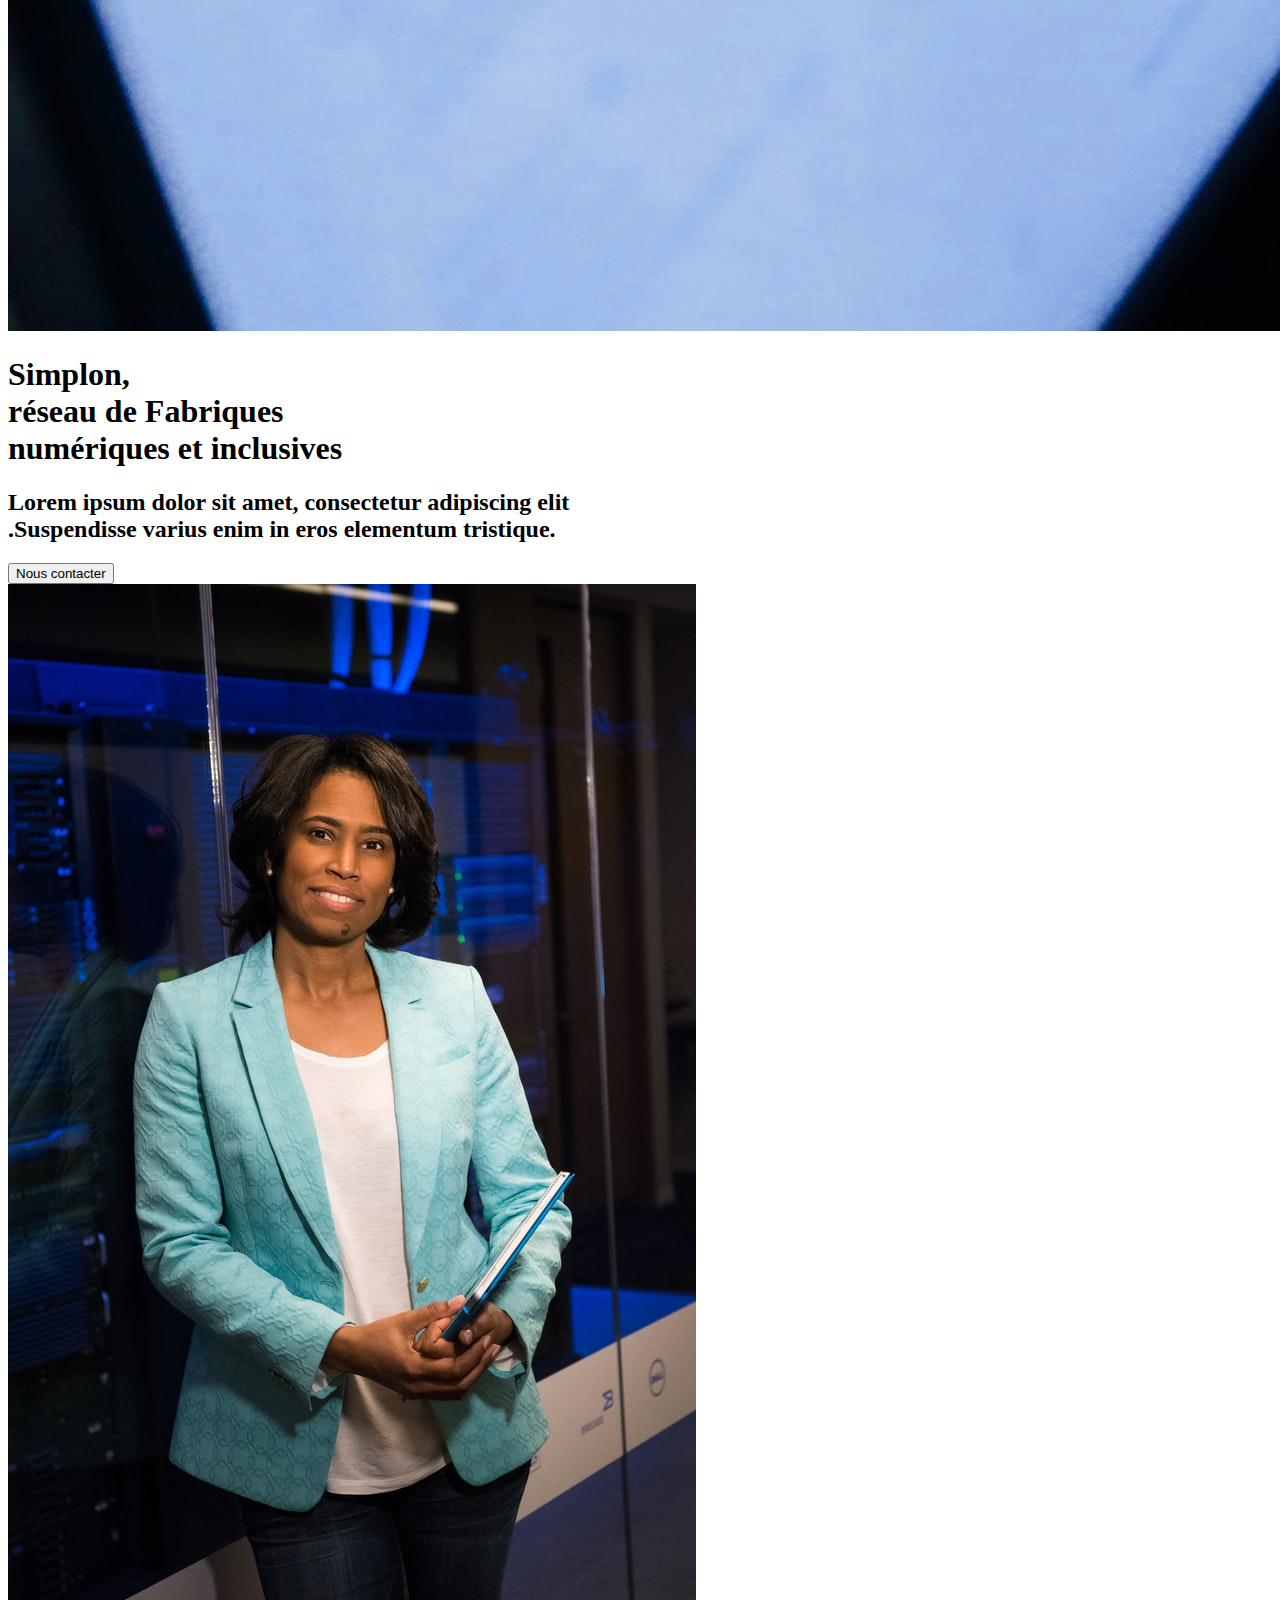
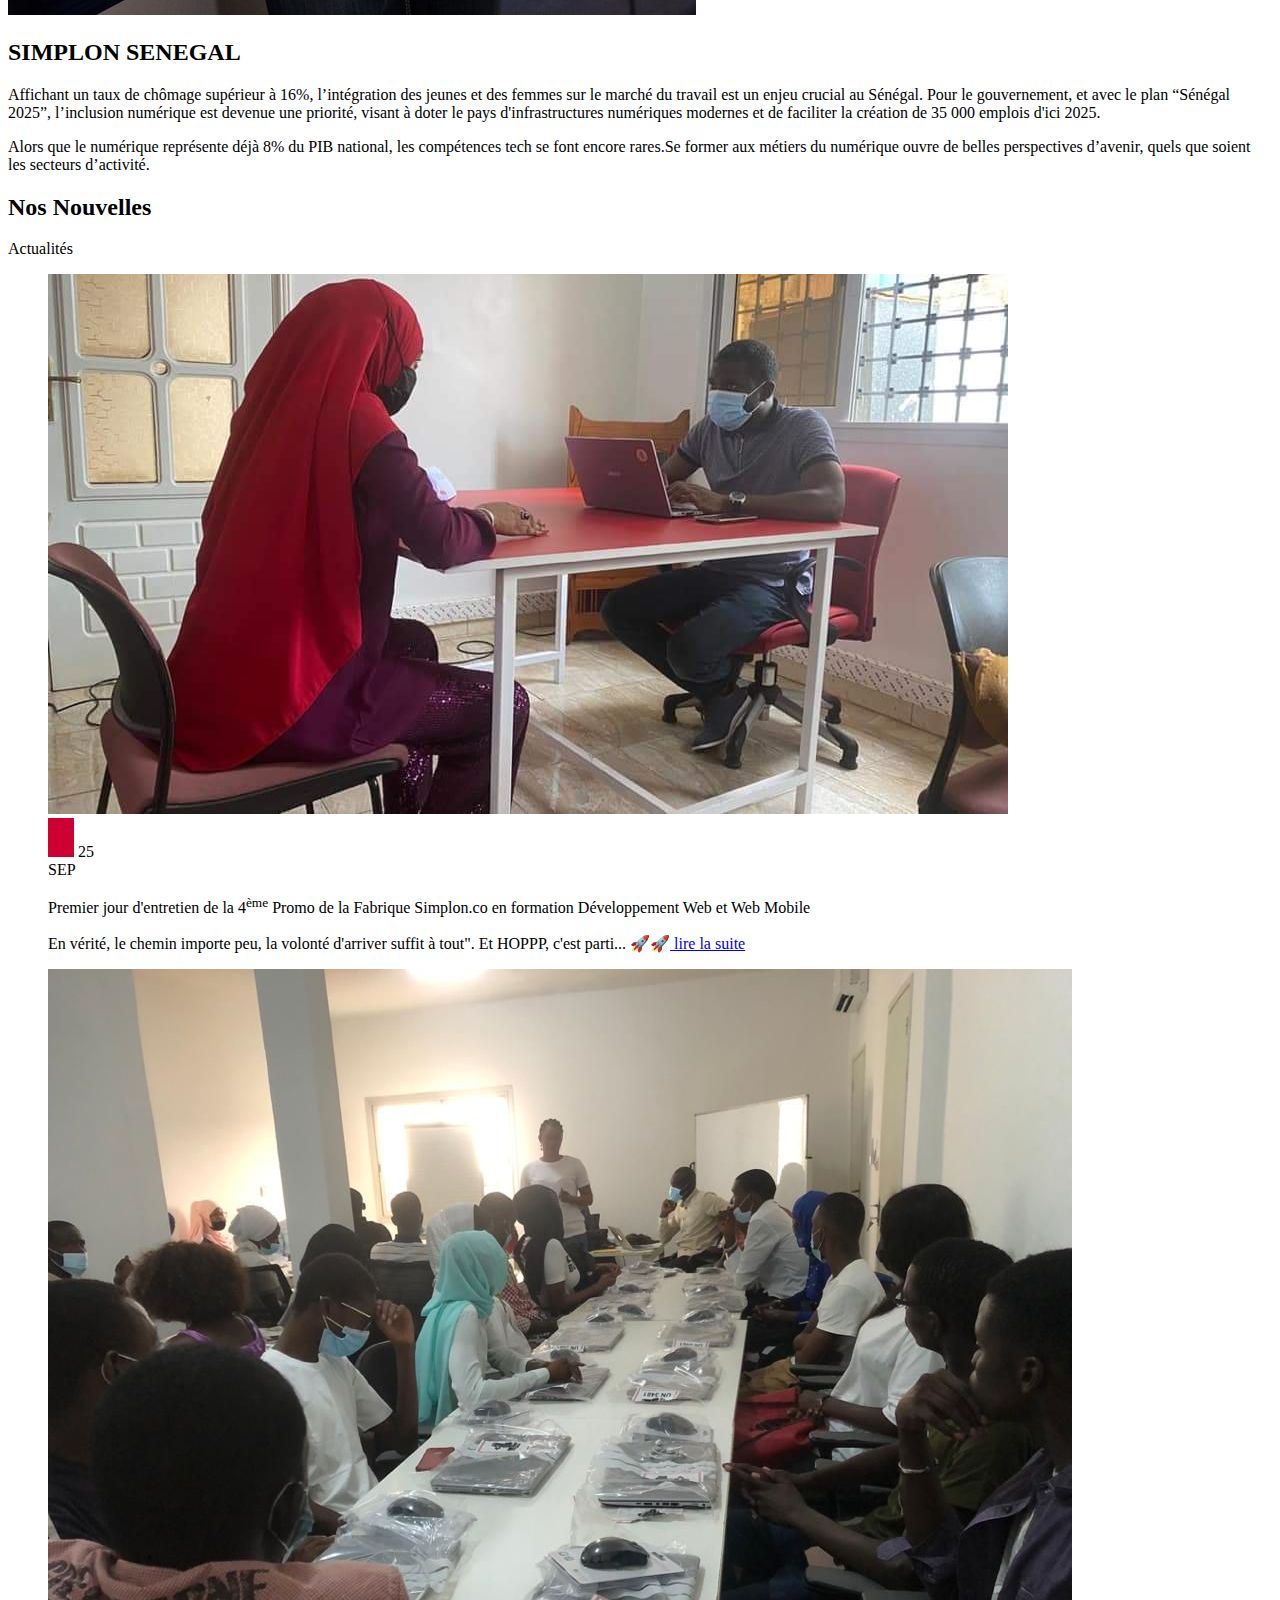
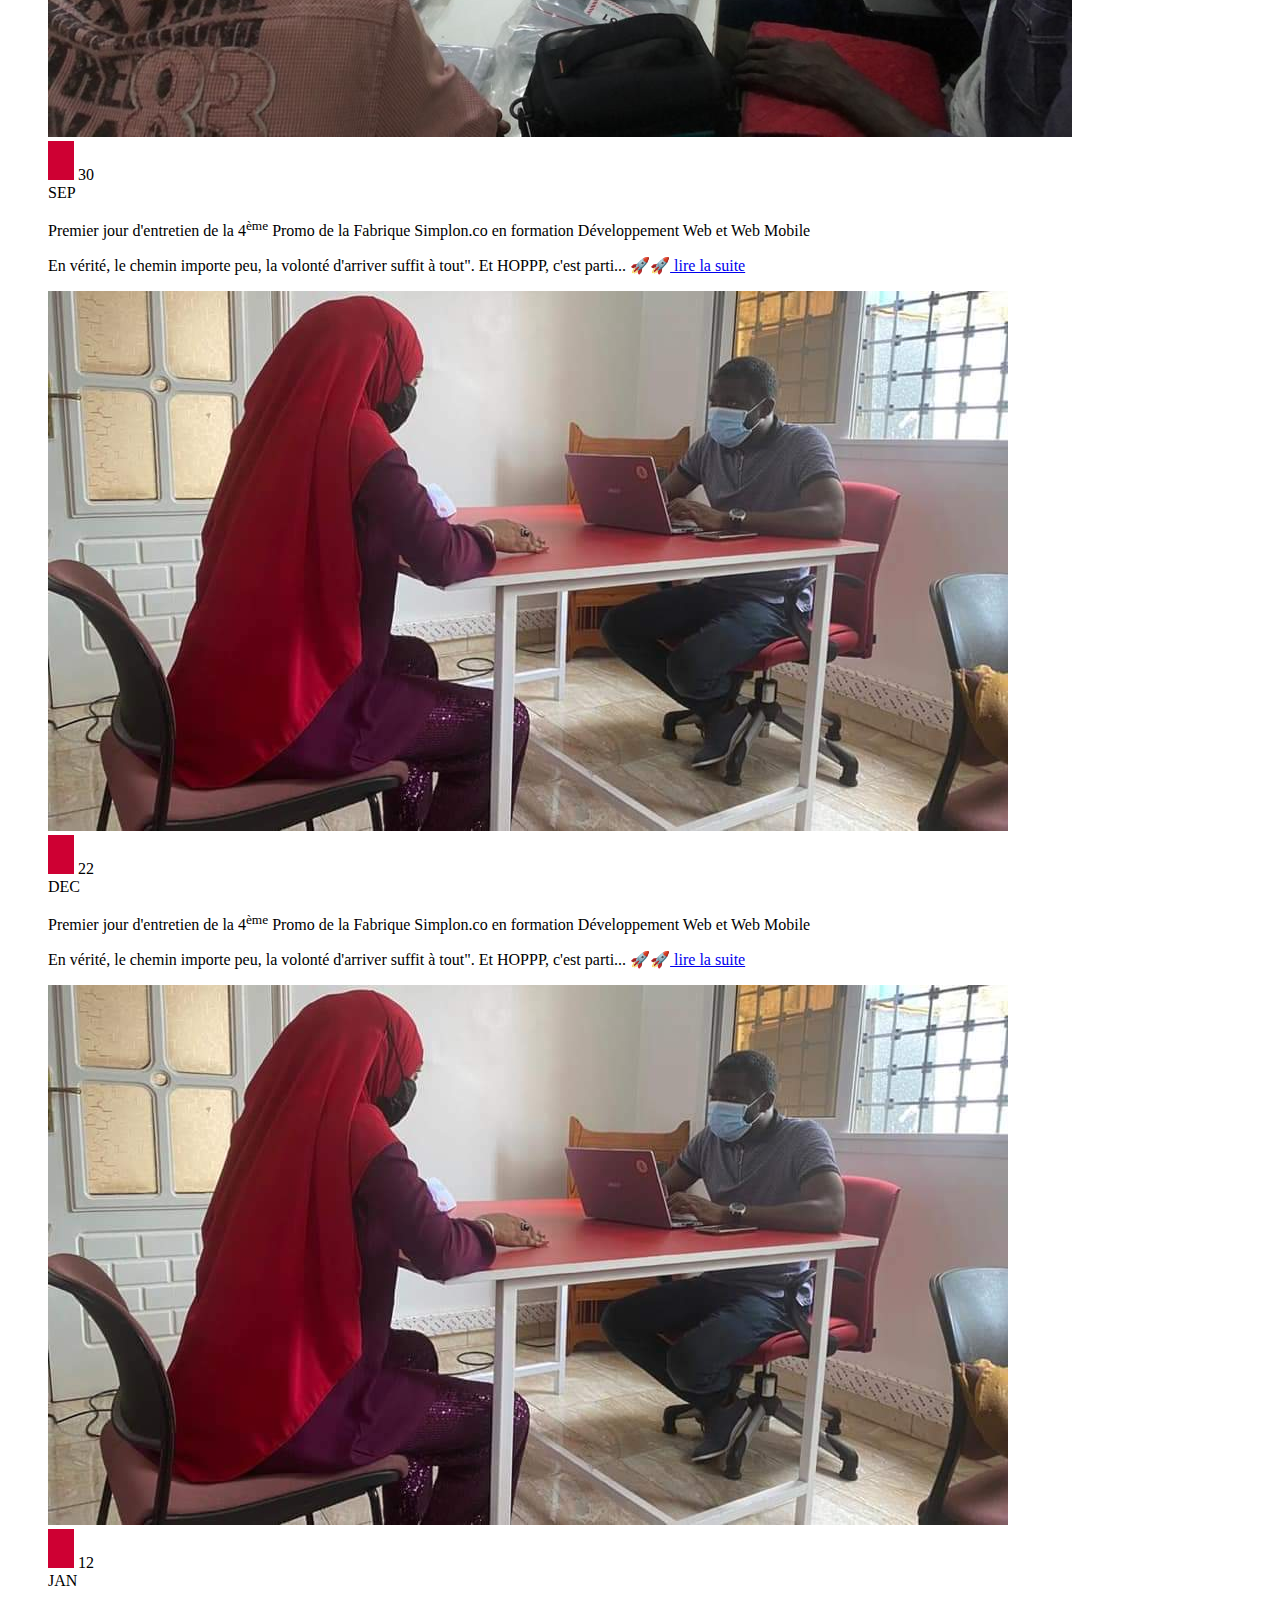
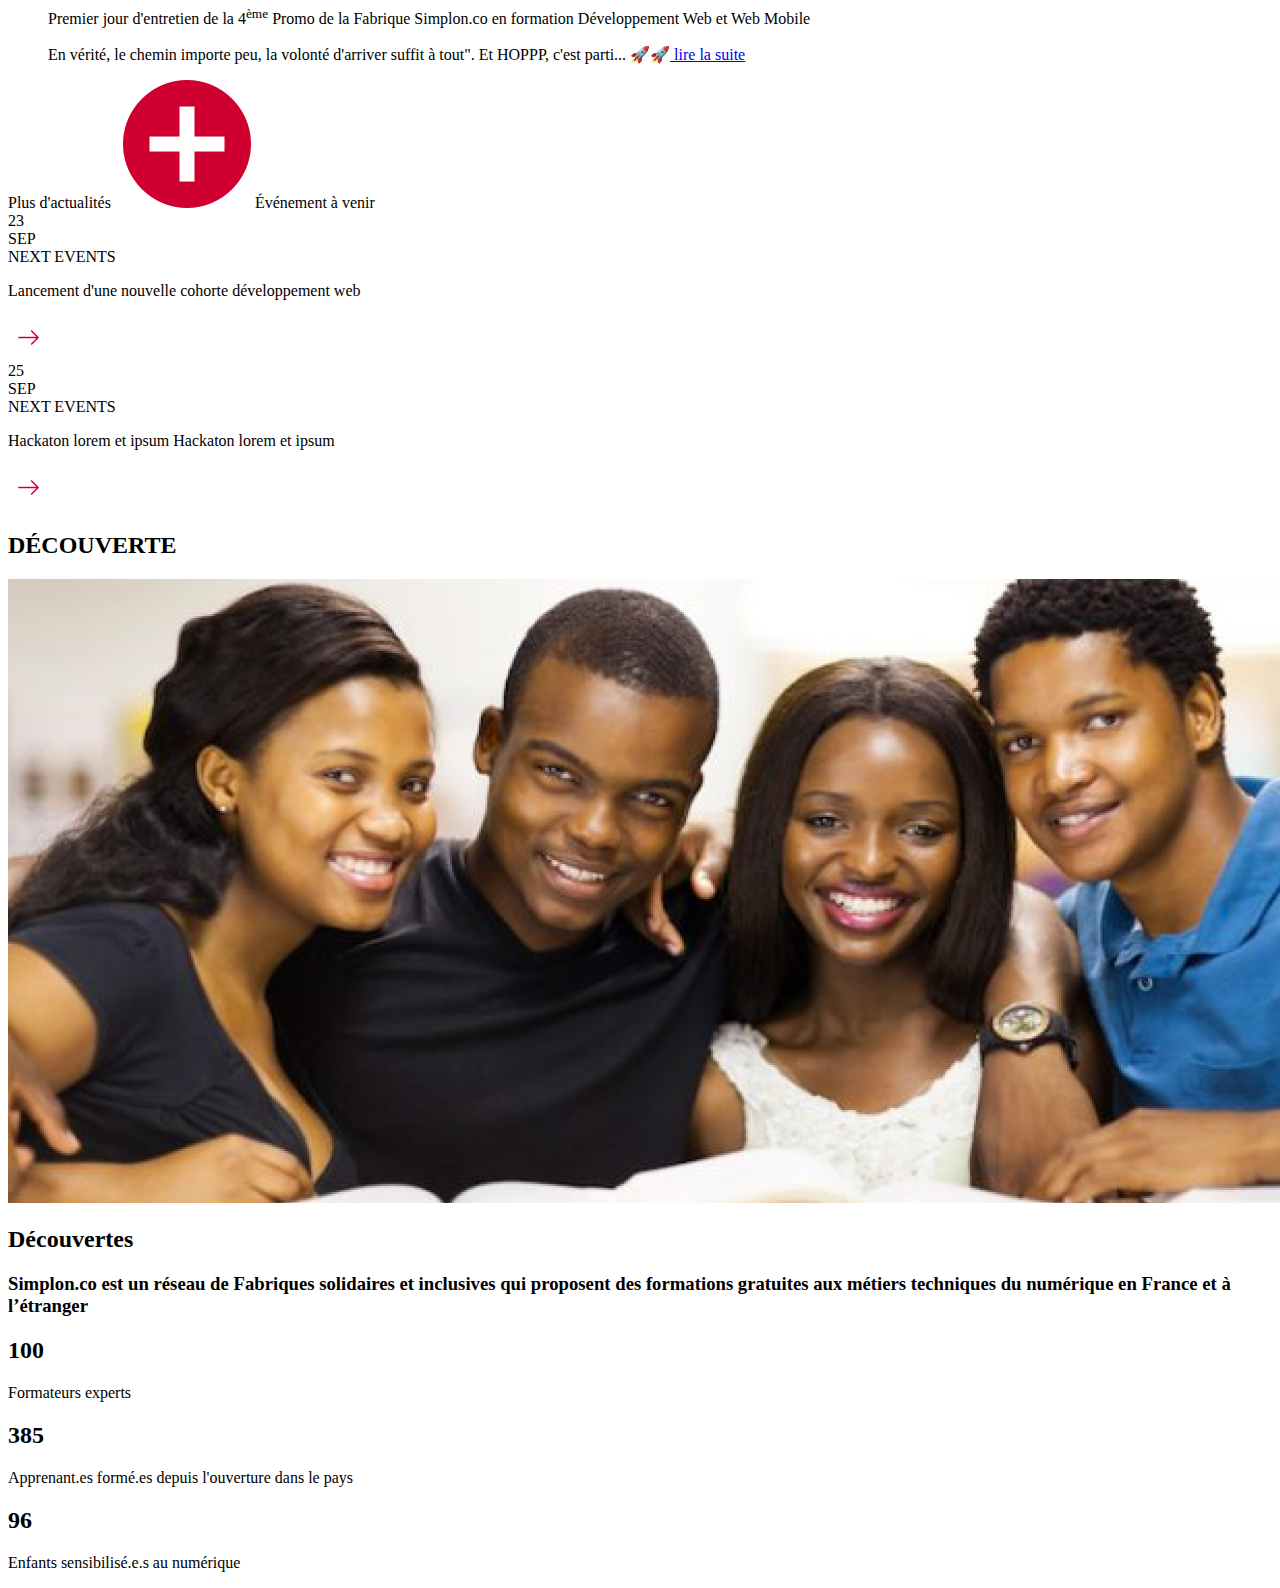
==== commit 994a4057: "Update index.html" ====
--- a/pages/index.html
+++ b/pages/index.html
@@ -7,8 +7,8 @@
     <link rel="stylesheet" href="/design/bootstrap.css">
     <!-- <script src="https://kit.fontawesome.com/yourcode.js" crossorigin="anonymous"></script> -->
     <script src='/scripts/nav.js' defer></script>
-    <link rel="stylesheet" href="/design/normal.css">
-    <link rel="stylesheet" href="/design/style.css">
+    <link rel="stylesheet" href="/Simplon-Web-Site/design/normal.css">
+    <link rel="stylesheet" href="/Simplon-Web-Site/design/style.css">
     <title>Accueil</title>
 </head>
 <body>
@@ -199,4 +199,4 @@
         </section>
     </main>
 </body>
-</html>+</html>
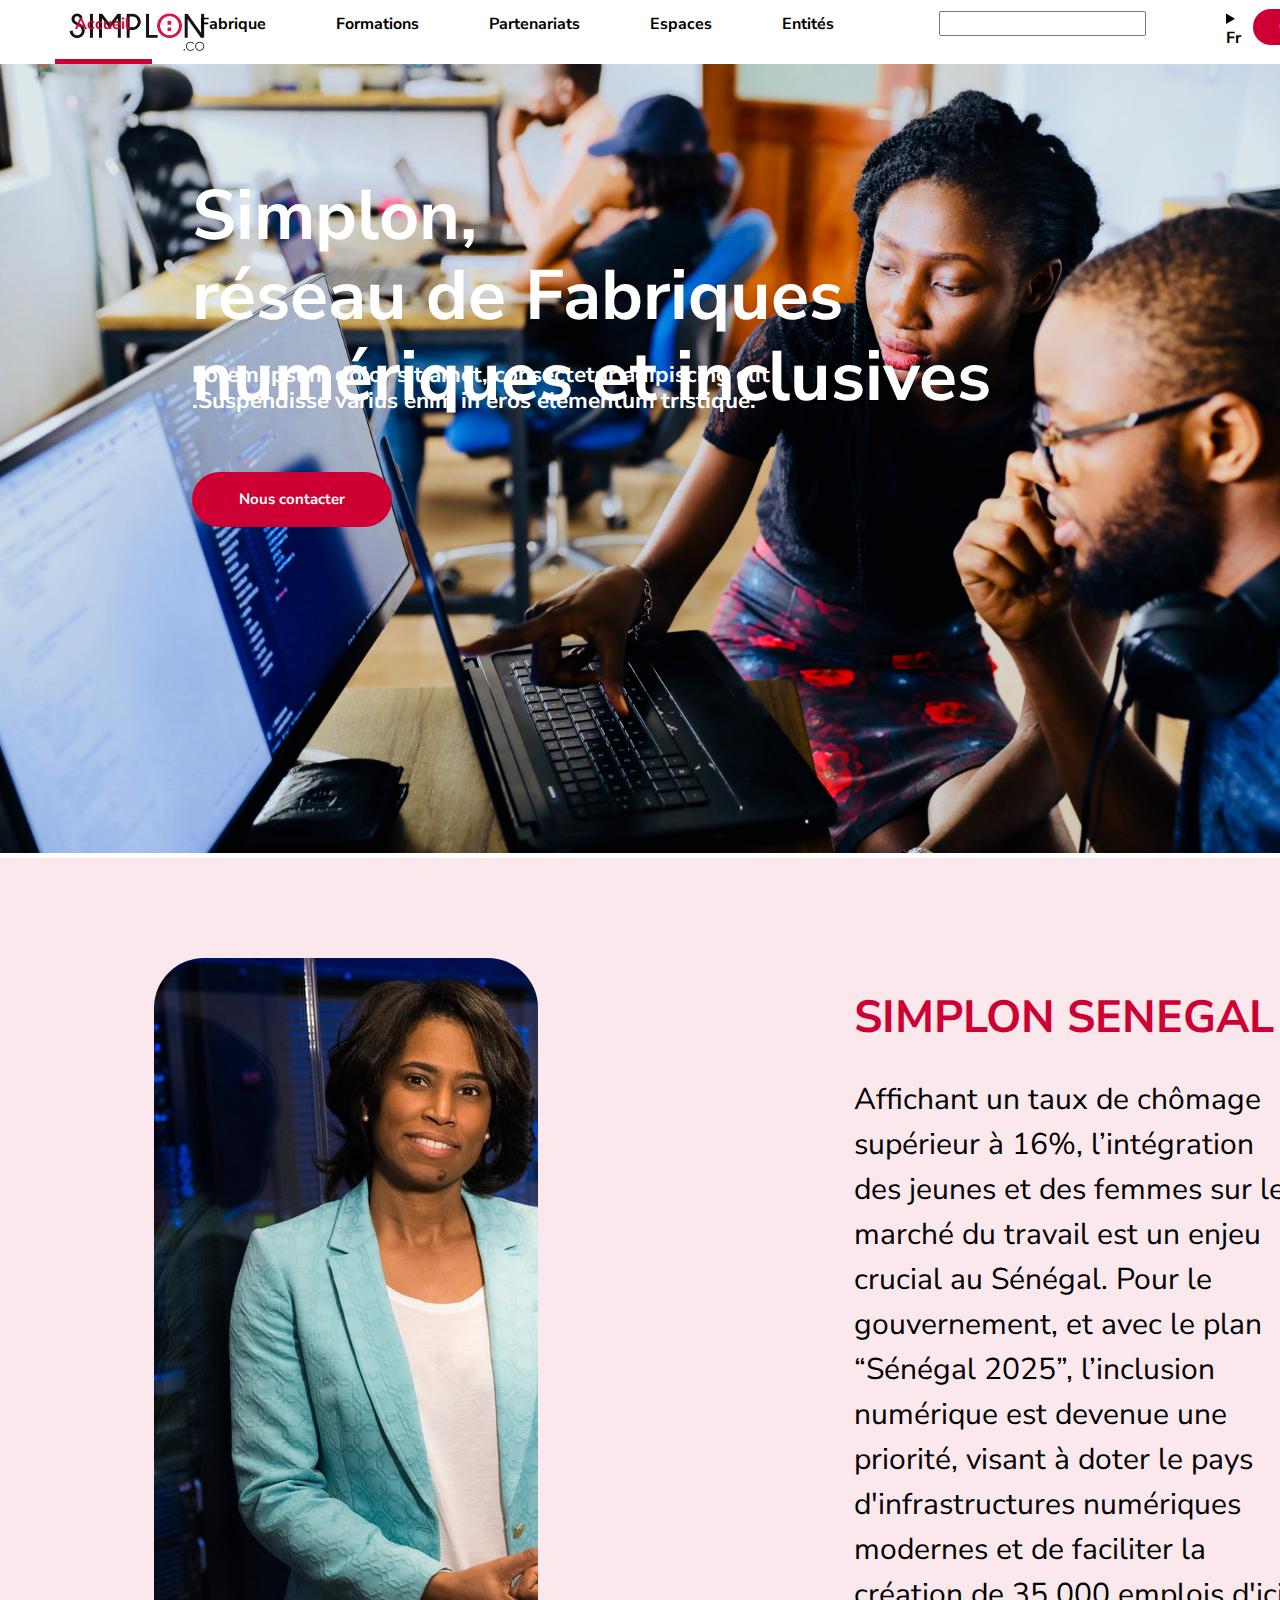
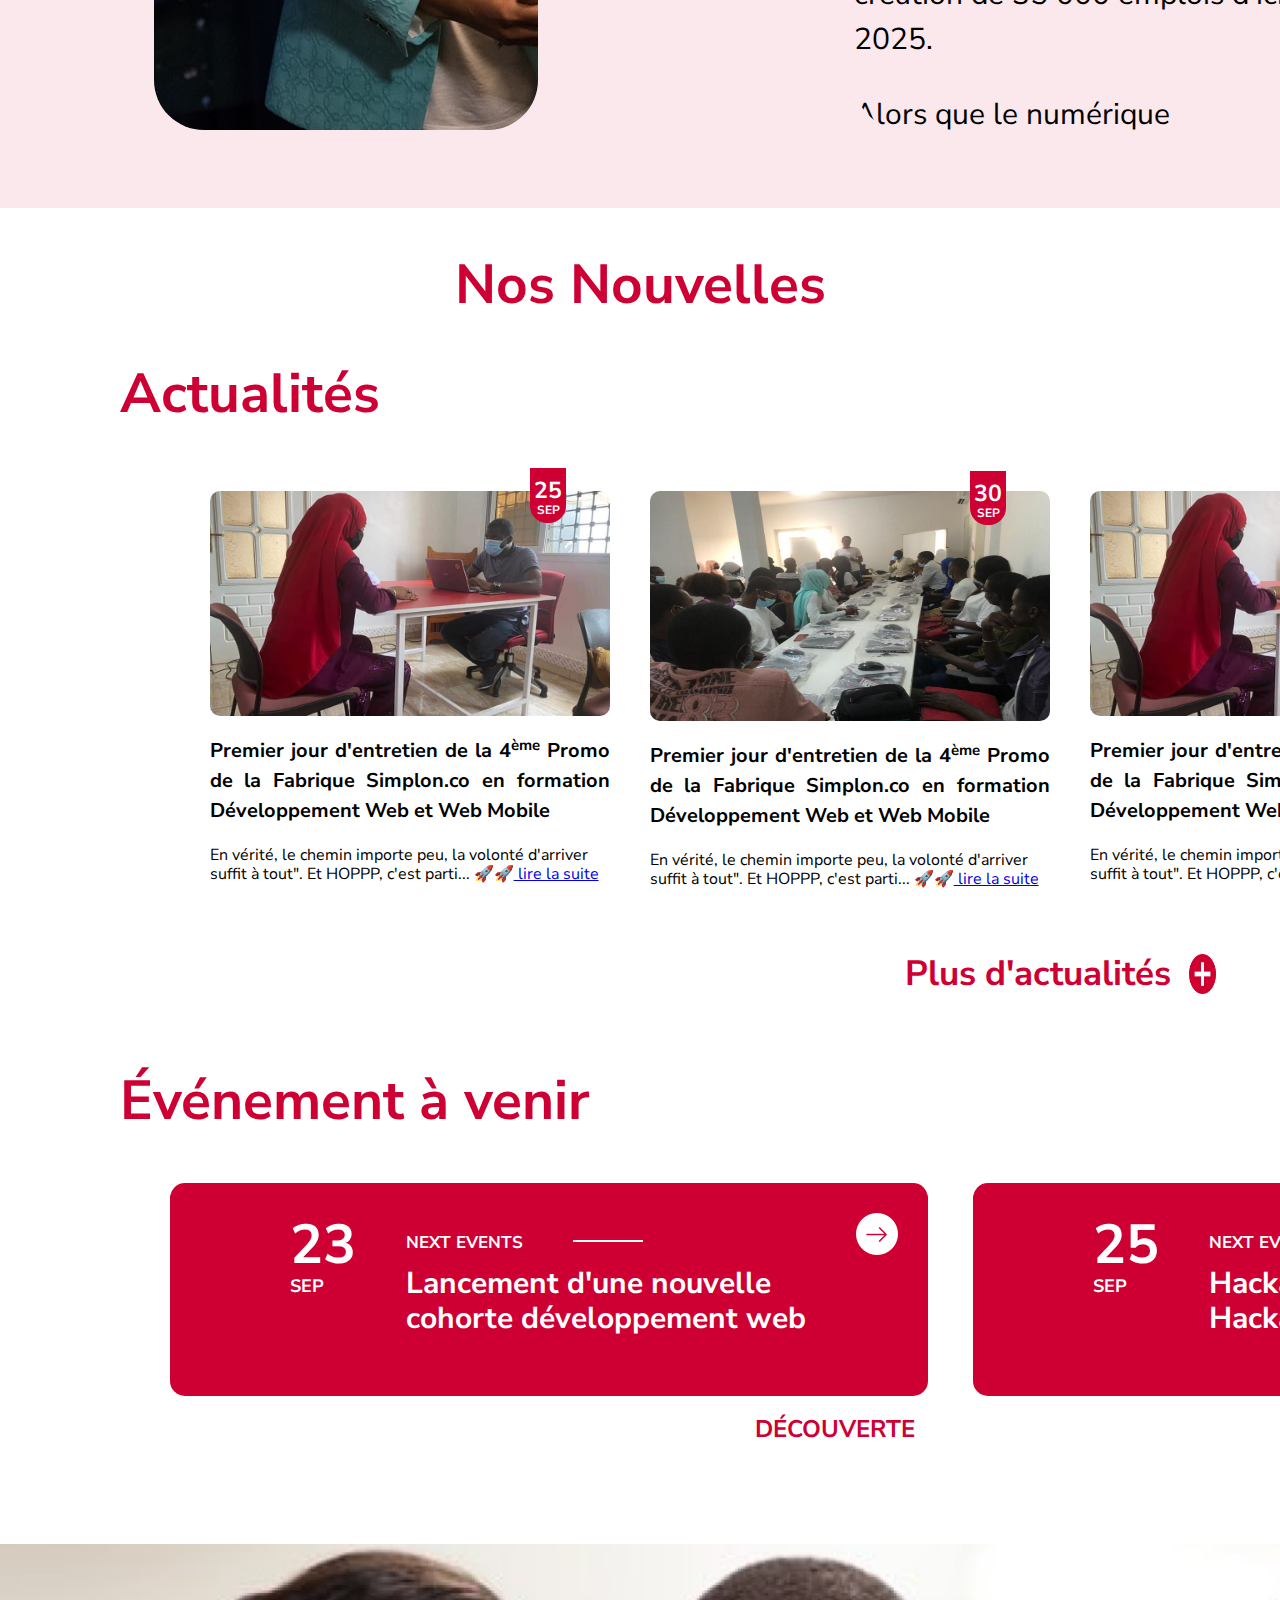
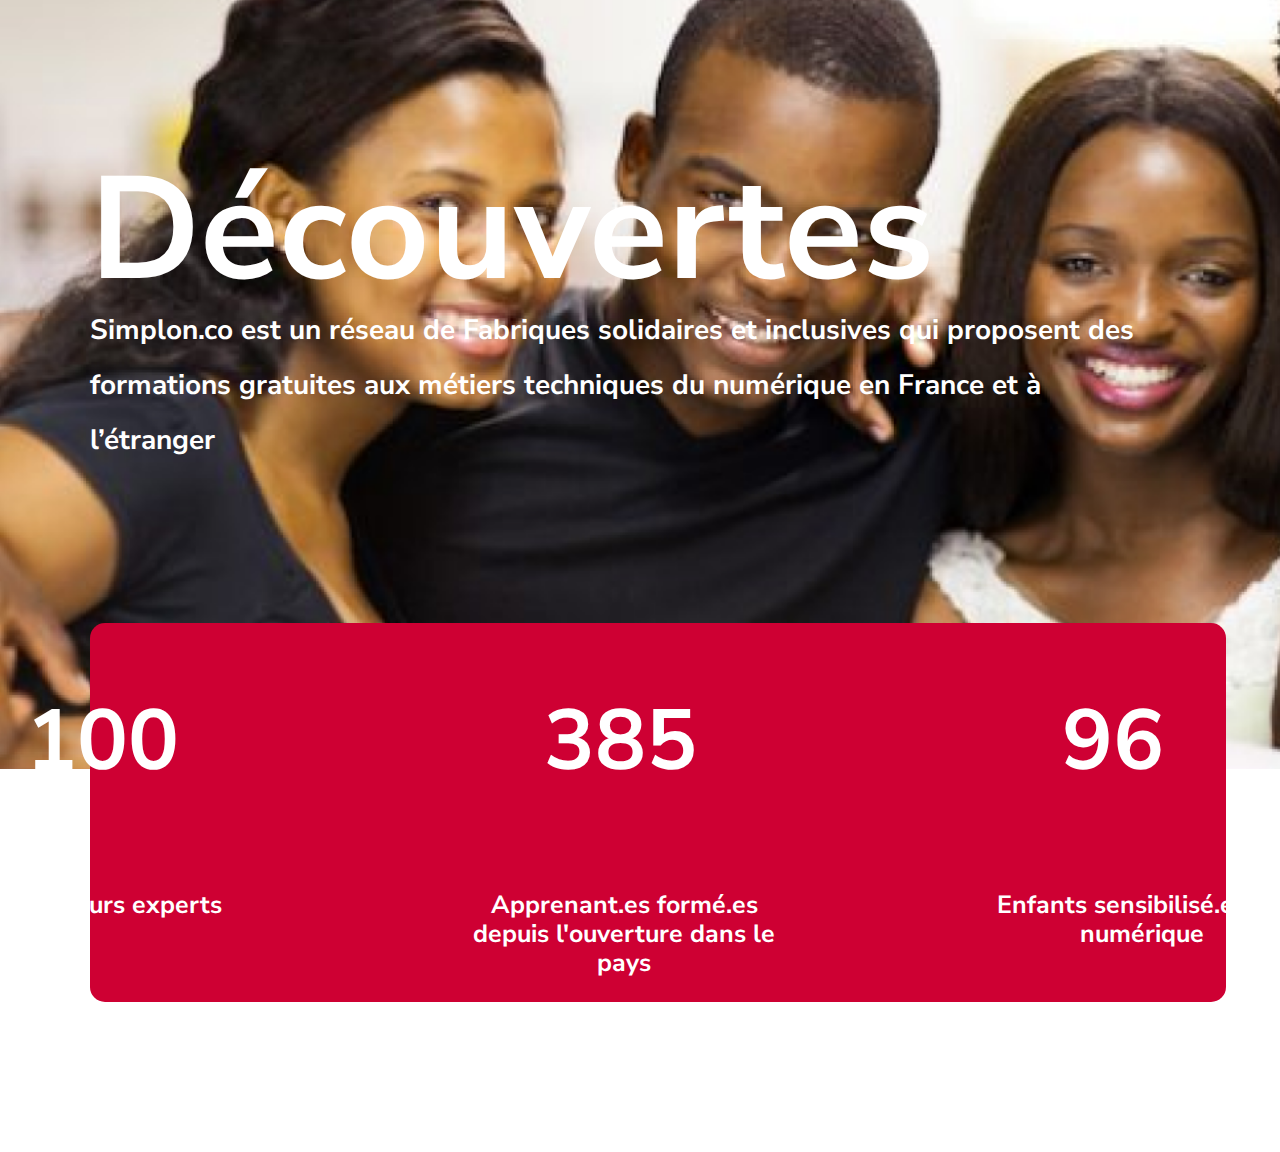
==== commit 4f3fcef4: "Update index.html" ====
--- a/pages/index.html
+++ b/pages/index.html
@@ -7,8 +7,8 @@
     <link rel="stylesheet" href="/design/bootstrap.css">
     <!-- <script src="https://kit.fontawesome.com/yourcode.js" crossorigin="anonymous"></script> -->
     <script src='/scripts/nav.js' defer></script>
-    <link rel="stylesheet" href="/Simplon-Web-Site/design/normal.css">
-    <link rel="stylesheet" href="/Simplon-Web-Site/design/style.css">
+    <link rel="stylesheet" href="/design/normal.css">
+    <link rel="stylesheet" href="/design/style.css">
     <title>Accueil</title>
 </head>
 <body>
--- a/design/normal.css
+++ b/design/normal.css
@@ -0,0 +1,350 @@
+/*! normalize.css v8.0.1 | MIT License | github.com/necolas/normalize.css */
+
+/* Document
+   ========================================================================== */
+
+/**
+ * 1. Correct the line height in all browsers.
+ * 2. Prevent adjustments of font size after orientation changes in iOS.
+ */
+
+ html {
+    line-height: 1.15; /* 1 */
+    -webkit-text-size-adjust: 100%; /* 2 */
+  }
+  
+  /* Sections
+     ========================================================================== */
+  
+  /**
+   * Remove the margin in all browsers.
+   */
+  
+  body {
+    margin: 0;
+  }
+  
+  /**
+   * Render the `main` element consistently in IE.
+   */
+  
+  main {
+    display: block;
+  }
+  
+  /**
+   * Correct the font size and margin on `h1` elements within `section` and
+   * `article` contexts in Chrome, Firefox, and Safari.
+   */
+  
+  h1 {
+    font-size: 2em;
+    margin: 0.67em 0;
+  }
+  
+  /* Grouping content
+     ========================================================================== */
+  
+  /**
+   * 1. Add the correct box sizing in Firefox.
+   * 2. Show the overflow in Edge and IE.
+   */
+  
+  hr {
+    box-sizing: content-box; /* 1 */
+    height: 0; /* 1 */
+    overflow: visible; /* 2 */
+  }
+  
+  /**
+   * 1. Correct the inheritance and scaling of font size in all browsers.
+   * 2. Correct the odd `em` font sizing in all browsers.
+   */
+  
+  pre {
+    font-family: monospace, monospace; /* 1 */
+    font-size: 1em; /* 2 */
+  }
+  
+  /* Text-level semantics
+     ========================================================================== */
+  
+  /**
+   * Remove the gray background on active links in IE 10.
+   */
+  
+  a {
+    background-color: transparent;
+  }
+  
+  /**
+   * 1. Remove the bottom border in Chrome 57-
+   * 2. Add the correct text decoration in Chrome, Edge, IE, Opera, and Safari.
+   */
+  
+  abbr[title] {
+    border-bottom: none; /* 1 */
+    text-decoration: underline; /* 2 */
+    text-decoration: underline dotted; /* 2 */
+  }
+  
+  /**
+   * Add the correct font weight in Chrome, Edge, and Safari.
+   */
+  
+  b,
+  strong {
+    font-weight: bolder;
+  }
+  
+  /**
+   * 1. Correct the inheritance and scaling of font size in all browsers.
+   * 2. Correct the odd `em` font sizing in all browsers.
+   */
+  
+  code,
+  kbd,
+  samp {
+    font-family: monospace, monospace; /* 1 */
+    font-size: 1em; /* 2 */
+  }
+  
+  /**
+   * Add the correct font size in all browsers.
+   */
+  
+  small {
+    font-size: 80%;
+  }
+  
+  /**
+   * Prevent `sub` and `sup` elements from affecting the line height in
+   * all browsers.
+   */
+  
+  sub,
+  sup {
+    font-size: 75%;
+    line-height: 0;
+    position: relative;
+    vertical-align: baseline;
+  }
+  
+  sub {
+    bottom: -0.25em;
+  }
+  
+  sup {
+    top: -0.5em;
+  }
+  
+  /* Embedded content
+     ========================================================================== */
+  
+  /**
+   * Remove the border on images inside links in IE 10.
+   */
+  
+  img {
+    border-style: none;
+  }
+  
+  /* Forms
+     ========================================================================== */
+  
+  /**
+   * 1. Change the font styles in all browsers.
+   * 2. Remove the margin in Firefox and Safari.
+   */
+  
+  button,
+  input,
+  optgroup,
+  select,
+  textarea {
+    font-family: inherit; /* 1 */
+    font-size: 100%; /* 1 */
+    line-height: 1.15; /* 1 */
+    margin: 0; /* 2 */
+  }
+  
+  /**
+   * Show the overflow in IE.
+   * 1. Show the overflow in Edge.
+   */
+  
+  button,
+  input { /* 1 */
+    overflow: visible;
+  }
+  
+  /**
+   * Remove the inheritance of text transform in Edge, Firefox, and IE.
+   * 1. Remove the inheritance of text transform in Firefox.
+   */
+  
+  button,
+  select { /* 1 */
+    text-transform: none;
+  }
+  
+  /**
+   * Correct the inability to style clickable types in iOS and Safari.
+   */
+  
+  button,
+  [type="button"],
+  [type="reset"],
+  [type="submit"] {
+    -webkit-appearance: button;
+  }
+  
+  /**
+   * Remove the inner border and padding in Firefox.
+   */
+  
+  button::-moz-focus-inner,
+  [type="button"]::-moz-focus-inner,
+  [type="reset"]::-moz-focus-inner,
+  [type="submit"]::-moz-focus-inner {
+    border-style: none;
+    padding: 0;
+  }
+  
+  /**
+   * Restore the focus styles unset by the previous rule.
+   */
+  
+  button:-moz-focusring,
+  [type="button"]:-moz-focusring,
+  [type="reset"]:-moz-focusring,
+  [type="submit"]:-moz-focusring {
+    outline: 1px dotted ButtonText;
+  }
+  
+  /**
+   * Correct the padding in Firefox.
+   */
+  
+  fieldset {
+    padding: 0.35em 0.75em 0.625em;
+  }
+  
+  /**
+   * 1. Correct the text wrapping in Edge and IE.
+   * 2. Correct the color inheritance from `fieldset` elements in IE.
+   * 3. Remove the padding so developers are not caught out when they zero out
+   *    `fieldset` elements in all browsers.
+   */
+  
+  legend {
+    box-sizing: border-box; /* 1 */
+    color: inherit; /* 2 */
+    display: table; /* 1 */
+    max-width: 100%; /* 1 */
+    padding: 0; /* 3 */
+    white-space: normal; /* 1 */
+  }
+  
+  /**
+   * Add the correct vertical alignment in Chrome, Firefox, and Opera.
+   */
+  
+  progress {
+    vertical-align: baseline;
+  }
+  
+  /**
+   * Remove the default vertical scrollbar in IE 10+.
+   */
+  
+  textarea {
+    overflow: auto;
+  }
+  
+  /**
+   * 1. Add the correct box sizing in IE 10.
+   * 2. Remove the padding in IE 10.
+   */
+  
+  [type="checkbox"],
+  [type="radio"] {
+    box-sizing: border-box; /* 1 */
+    padding: 0; /* 2 */
+  }
+  
+  /**
+   * Correct the cursor style of increment and decrement buttons in Chrome.
+   */
+  
+  [type="number"]::-webkit-inner-spin-button,
+  [type="number"]::-webkit-outer-spin-button {
+    height: auto;
+  }
+  
+  /**
+   * 1. Correct the odd appearance in Chrome and Safari.
+   * 2. Correct the outline style in Safari.
+   */
+  
+  [type="search"] {
+    -webkit-appearance: textfield; /* 1 */
+    outline-offset: -2px; /* 2 */
+  }
+  
+  /**
+   * Remove the inner padding in Chrome and Safari on macOS.
+   */
+  
+  [type="search"]::-webkit-search-decoration {
+    -webkit-appearance: none;
+  }
+  
+  /**
+   * 1. Correct the inability to style clickable types in iOS and Safari.
+   * 2. Change font properties to `inherit` in Safari.
+   */
+  
+  ::-webkit-file-upload-button {
+    -webkit-appearance: button; /* 1 */
+    font: inherit; /* 2 */
+  }
+  
+  /* Interactive
+     ========================================================================== */
+  
+  /*
+   * Add the correct display in Edge, IE 10+, and Firefox.
+   */
+  
+  details {
+    display: block;
+  }
+  
+  /*
+   * Add the correct display in all browsers.
+   */
+  
+  summary {
+    display: list-item;
+  }
+  
+  /* Misc
+     ========================================================================== */
+  
+  /**
+   * Add the correct display in IE 10+.
+   */
+  
+  template {
+    display: none;
+  }
+  
+  /**
+   * Add the correct display in IE 10.
+   */
+  
+  [hidden] {
+    display: none;
+  }
+  --- a/design/style.css
+++ b/design/style.css
@@ -0,0 +1,469 @@
+@import url('https://fonts.googleapis.com/css2?family=Nunito+Sans:ital,wght@0,200;0,300;0,400;0,600;0,700;0,800;0,900;1,200;1,300;1,400;1,600;1,700;1,800;1,900&display=swap');
+
+
+body{
+    
+    font-family: 'Nunito Sans', sans-serif;
+    /* overflow: hidden;
+    overflow-x: scroll; */
+}
+
+nav {
+    /* background-color:#f0f1ff; */
+    background-color:white;
+    margin: 0px;
+    padding: 0px;
+    margin-top: -15.6px;
+    width: 100%;
+    height: 80px;
+    font-weight: bold;
+    font-size: 16px;
+    /* overflow-x: hidden; */
+    position: fixed;
+    z-index: 1;
+    display: flex;
+    flex-direction: row;
+    justify-content: space-around;
+
+}
+nav ul {
+    list-style: none;
+    display: inline-flex;
+    overflow: hidden;
+ 
+}
+img.nav-item-logo {
+    position: absolute;
+    width: 150px;
+    left: 5%;
+    top: 25%;
+
+}
+
+nav ul li {
+    list-style: none;
+    padding: 15px;
+
+    
+}
+.nav-item-langue {
+    margin-right: -20px;
+    margin-left: 50px;
+    margin-top: -5px;
+}
+.nav-item-entite {
+    margin-right: 55px;
+}
+
+nav a {
+    text-decoration: none;
+    color: black;
+
+}
+.image-accueil {
+    position: relative;
+    width: 100%;
+    text-align: left;
+    color: rgb(255, 255, 255);
+    font-size: 15px;
+    font-weight: bold;
+    overflow: hidden;
+}
+.img-accueil {
+    width: 100%;
+}
+
+.image-accueil h1 {
+    position: absolute;
+    top: 15%;
+    left: 15%;
+    font-size: 70px;
+}
+.image-accueil h2 {
+    position: absolute;
+    top: 40%;
+    left: 15%;
+}
+
+.button-accueil {
+    position: absolute;
+    top: 55%;
+    left: 15%;
+    width: 200px;
+    height: 55px;
+    background-color:#ce0033;
+    border: #ce0033;
+    border-radius: 34px;
+    color: white;
+    font-weight: bold;
+}
+
+.nav-search {
+    margin-top: -4px;
+}
+
+a.item-text {
+    position: relative;
+    padding: 20px;
+}
+
+.item-text::before {
+    content: "";
+    position: absolute;
+    bottom: -11px;
+    background-color: #ce00346b;
+    height: 5px;
+    width: 100%;
+    left: 0;
+    transition: .3s;
+}
+
+.item-text:not(.is-active):hover::before{
+    bottom: 9px;
+}
+
+.item-text:not(.is-active):hover {
+    color: #ce00346b;
+}
+
+.nav-indicator {
+    position: absolute;
+    left: 0;
+    bottom: 0;
+    height: 5px;
+    transition: .4s;
+}
+.nav-item button {
+    margin-top: -6px;
+    margin-right: 0px;
+    width: 110px;
+    height: 36px;
+    background-color:#ce0033;
+    border: #ce0033;
+    border-radius: 34px;
+    color: white;
+    font-weight: bold;
+}
+
+.after-nav {
+    background-color: #ce003417;
+    height: 950px;
+    margin: 100%;
+    margin-left: 0px;
+    margin-right: 0px;
+    margin-top: 0px;
+    margin-bottom: 0px;
+    overflow: hidden;
+    /* border: 1px solid red; */
+    display: flex;
+    flex-direction: row;
+    padding-left: 12%;
+}
+.after-nav .img-directrice-ctrl {
+    position:absolute;
+    margin-left: 0px;
+    margin-top: 100px;
+    margin-right: 80px;
+    /* border: 4px solid red; */
+    width: 30%;
+    height: 772px;
+    border-radius: 50px;
+    overflow: hidden;
+
+}
+
+.after-nav .img-directrice {
+    position: absolute;
+    top: -128px;
+    left: -50px;
+
+}
+
+.text-directrice-ctrl {
+    position:absolute;
+    margin-left: 700px;
+    margin-top: 100px;
+    margin-right: 80px;
+    /* border: 4px solid red; */
+    width: 35%;
+    height: 772px;
+    border-radius: 50px;
+    overflow: hidden;
+    font-size: 30px;
+    line-height: 45px;
+}
+
+.text-directrice-ctrl h2 {
+    color:#ce0033;
+}
+article header h2 {
+    display: flex;
+    flex-direction: row;
+    justify-content: space-around;
+    font-weight: bold;
+    color: #ce0033;
+    font-size: 55px;
+}
+
+article span {
+    position: relative;
+    margin-left: 120px;
+    margin-top: 120px;
+    font-weight: bold;
+    color: #ce0033;
+    font-size: 55px;
+}
+article .bloc-mere-line-1 {
+    /* position: absolute; */
+    box-sizing: border-box;
+    display: flex;
+    flex-direction: row;
+    justify-content: space-around;
+    margin-left: 80px;
+    margin-top: 50px;
+    margin-right: 100px;
+    padding-left: 7%;
+    padding-right: 7%;
+
+}
+
+/* article div {
+    position: relative;
+    display: inline-flex;
+    flex-direction: row;
+    justify-content: space-between;
+
+}
+article .actu1 {
+    position: relative;
+    margin-left: 104px;
+} */
+
+article div figure {
+    display: flex;
+    flex-direction: column;
+    justify-content: space-around;
+    width: 360px;
+    position: relative;
+}
+article div figure img {
+    position: relative;
+    border-radius: 10px;
+    width: 400px;
+}
+
+
+
+article div figure .image-2 {
+    position: relative;
+    border-radius: 10px;
+    width: 400px;
+    height: 230px;
+}
+
+
+article div figure p{
+    position: relative;
+    width: 400px;
+    text-align: justify;
+    font-weight: bold;
+    font-size: 20px;
+    line-height: 30px;
+}
+
+article div figure .etiquette {
+
+    position:absolute;
+    margin-top: -420px;
+    margin-left: 320px;
+    /* width: 35px;
+    height: 47px; */
+    /* position:absolute;
+    margin-top: -390px;
+    margin-left: 320px;
+    width: 35px;
+    height: 47px;
+    border-radius: 0 0 17px 17px; */
+}
+article div figure .etiquette img {
+
+    position:absolute;
+    width: 36.5px;
+    border-radius: 0 0 17px 17px;
+}
+
+article div figure .etiquette time .hour {
+    position: absolute;
+    color: white;
+    margin: 10px 4px;
+    font-size: 23px;
+}
+
+article div figure .etiquette time .first-month {
+    position: absolute;
+    color: white;
+    margin: 10px 7px;
+    padding: 8px 0;
+    font-size: 12px;
+}
+
+article .bloc-mere-line-1 div figure figcaption {
+    width: 400px;
+}
+
+article span.voir-plus {
+    display: flex;
+    flex-direction: row;
+    justify-content: end;
+    margin-right: 5%;
+    margin-top: 50px;
+    font-size: 35px;
+    margin-bottom: 75px;
+}
+
+article .voir-plus img {
+    width: 2.5%;
+}
+
+/* .bloc-mere-line-1-inherit {
+    border: 3px solid red;
+    padding: px;
+} */
+
+.bloc-mere-line-1-ext {
+    border-radius: 15px;
+    background-color: #ce0033;
+    display: flex;
+    flex-direction: row;
+    justify-content: space-between;
+    padding-left: 0px;
+    padding-right: 30px;
+    padding-top: 30px;
+    padding-bottom: 30px;
+    margin-right: 45px;
+    width: 100%;
+}
+
+.bloc-mere-line-1-ext .event-news {
+    display: flex;
+    flex-direction: column;
+    justify-content: space-around;
+    margin-top: -100px;
+    box-sizing: border-box;
+
+}
+
+.bloc-mere-line-1-ext .event-title {
+    font-size: 17px;
+    margin-left: 0px;
+    color: white;
+}
+
+.bloc-mere-line-1-ext .event-title::after{
+    content: "";
+    position: absolute;
+    margin-left: 50px;
+    margin-top: 7px;
+    background-color: white;
+    height: 2.5px;
+    width: 70px;
+}
+
+
+/* .bloc-mere-line-1-ext .event-text {
+    position: relative;
+}  */
+
+.bloc-mere-line-1-ext .event-text p {
+    font-weight: bold;
+    width: 450px;
+    font-size: 30px;
+    color: white;
+    margin-top: 15px;
+}
+
+/* .bloc-mere-line-1 time .month {
+    padding-left: -90px;
+} */
+
+.bloc-mere-line-1 time span{
+    margin-right: 50px;
+    
+    color: white;
+}
+
+.bloc-mere-line-1 time .month {
+    font-size: 18px;
+}
+
+section h2 {
+    float: right;
+    margin-right: 365px;
+    color: #ce0033;
+    margin-bottom: 100px;
+}
+
+section .image-decouverte {
+    position: relative;
+    width: 100%;
+    text-align: left;
+    color: rgb(255, 255, 255);
+    font-size: 15px;
+    font-weight: bold;
+    overflow: hidden;
+}
+
+section .img-decouverte {
+    height: 825px;
+    width: auto;
+}
+
+.image-decouverte h2 {
+    position: absolute;
+    color: white;
+    top: 10%;
+    left: 7%;
+    font-weight: bold;
+    font-size: 145px;
+}
+.image-decouverte h3 {
+    position: absolute;
+    top: 40%;
+    left: 7%;
+    width: 1050px;
+    line-height: 55px;
+    font-size: 28px;
+}
+section .chiffre-simplon {
+    /* background-image: url("/pictures/background-dec.png"); */
+    /* background-repeat: no-repeat;
+    background-size: 87%; */
+    background-color: #ce0033;
+    border-radius: 15px;
+    position: relative;
+    top: -150px;
+    left: 7%;
+    right: 7%;
+    padding-left: 240px;
+    display: flex;
+    flex-direction: row;
+    justify-content: center;
+    width: 70%;
+
+}
+
+section .chiffre-simplon article h2 {
+    color: white;
+    font-weight: bold;
+    font-size: 85px;
+}
+
+section .chiffre-simplon article p {
+    color: white;
+    font-weight: bold;
+    font-size: 25px;
+    width: 330px;
+    margin-left: -85px;
+    text-align: center;
+}
+
